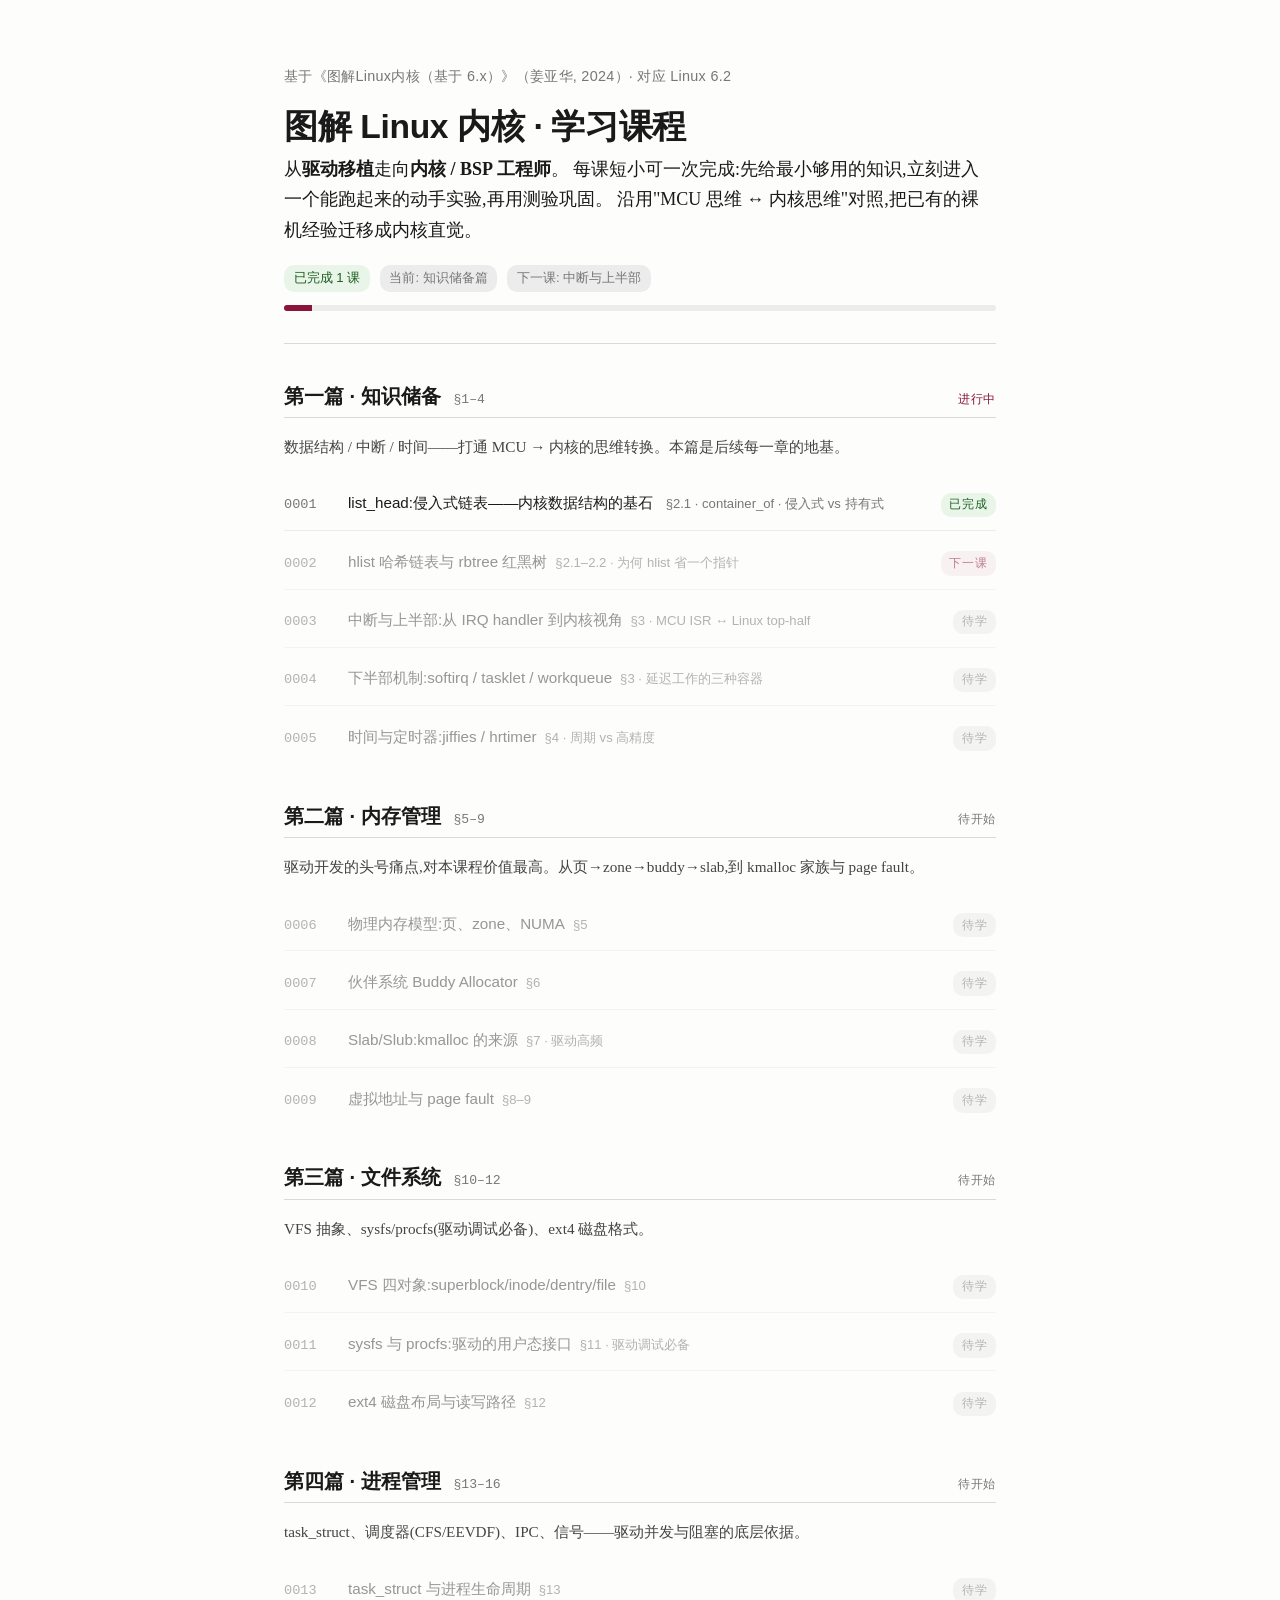
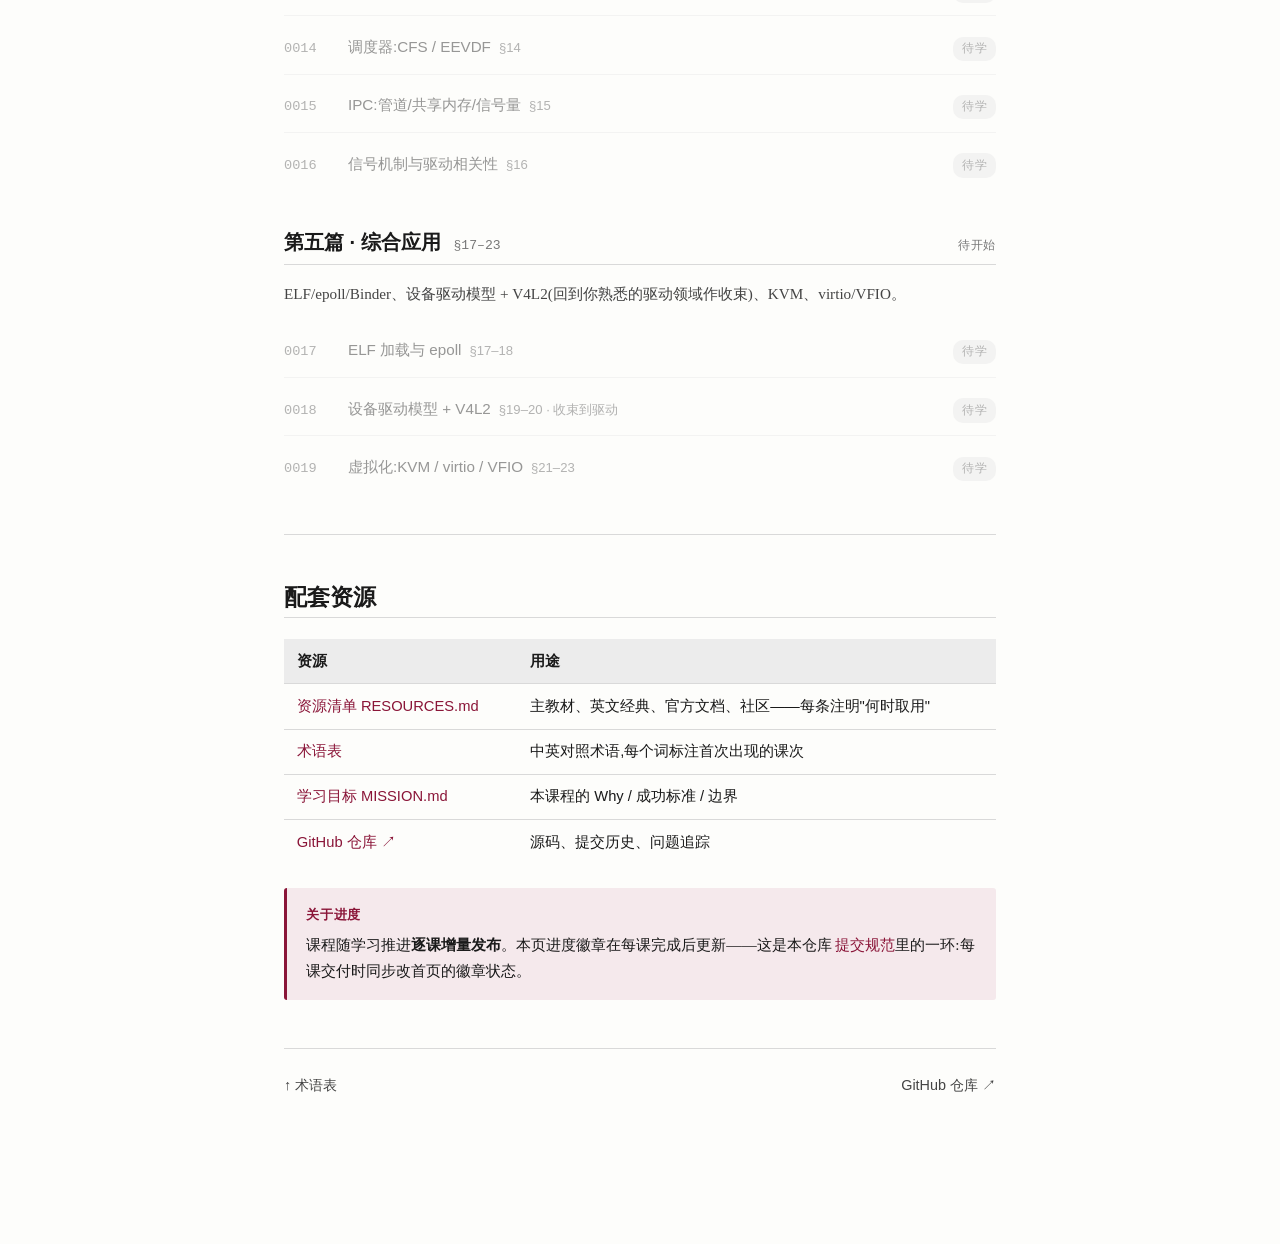
==== index.html @ 81317b57 "feat: 添加课程目录首页 index.html 复用 assets/style.css 的 Tufte 设计语言 (酒红点缀/衬线正文/760px 宽容器), 作为 Pages 根路径入口 (原先" ====
<!DOCTYPE html>
<html lang="zh-CN">
<head>
<meta charset="UTF-8">
<meta name="viewport" content="width=device-width, initial-scale=1.0">
<title>图解 Linux 内核课程 · 目录</title>
<link rel="stylesheet" href="assets/style.css">
<style>
  /* index 专属：作为课程目录首页的微调, 复用全部设计 token */
  .hero {
    border-bottom: 1px solid var(--rule);
    padding-bottom: 2rem;
    margin-bottom: 2.5rem;
  }
  .hero .tagline {
    font-family: var(--sans);
    font-size: .9rem;
    color: var(--ink-mute);
    letter-spacing: .02em;
  }
  /* 进度徽章: 直接复用 .lesson-meta .chip 的视觉语言 */
  .progress-row {
    font-family: var(--sans);
    font-size: .82rem;
    color: var(--ink-mute);
    margin: 1.2rem 0 0;
  }
  .progress-row .chip {
    display: inline-block;
    background: var(--rule-soft);
    padding: .15rem .6rem;
    border-radius: 10px;
    margin-right: .4rem;
  }
  .progress-row .chip.done {
    background: #eaf5ea;
    color: var(--ok);
  }
  .progress-bar {
    height: 6px;
    background: var(--rule-soft);
    border-radius: 3px;
    overflow: hidden;
    margin-top: .8rem;
  }
  .progress-bar > span {
    display: block;
    height: 100%;
    background: var(--accent);
    width: 4%;
  }

  /* 篇章区块 */
  section.part {
    margin: 2.5rem 0;
  }
  .part-head {
    display: flex;
    align-items: baseline;
    gap: .8rem;
    border-bottom: 1px solid var(--rule);
    padding-bottom: .4rem;
    margin-bottom: 1rem;
  }
  .part-head h2 {
    margin: 0;
    border: none;
    padding: 0;
    font-size: 1.25rem;
  }
  .part-head .part-range {
    font-family: var(--mono);
    font-size: .82rem;
    color: var(--ink-mute);
  }
  .part-head .part-status {
    margin-left: auto;
    font-family: var(--sans);
    font-size: .75rem;
    text-transform: uppercase;
    letter-spacing: .06em;
    color: var(--ink-mute);
  }
  .part-status.active { color: var(--accent); }
  .part-status.done { color: var(--ok); }

  /* 课程条目: 复用表格行的克制风格 */
  ul.lessons {
    list-style: none;
    padding: 0;
    margin: 0;
  }
  ul.lessons > li {
    display: grid;
    grid-template-columns: 3rem 1fr auto;
    gap: 1rem;
    align-items: baseline;
    padding: .8rem 0;
    border-bottom: 1px solid var(--rule-soft);
    font-family: var(--sans);
    font-size: .95rem;
  }
  ul.lessons > li:last-child { border-bottom: none; }
  ul.lessons .num {
    font-family: var(--mono);
    font-size: .85rem;
    color: var(--ink-mute);
  }
  ul.lessons .title a { color: var(--ink); border-bottom: none; }
  ul.lessons .title a:hover { color: var(--accent); border-bottom-color: var(--accent); }
  ul.lessons .title .topic {
    color: var(--ink-mute);
    font-size: .82rem;
    margin-left: .5rem;
  }
  ul.lessons .badge {
    font-size: .72rem;
    font-family: var(--sans);
    text-transform: uppercase;
    letter-spacing: .05em;
    padding: .15rem .55rem;
    border-radius: 10px;
    background: var(--rule-soft);
    color: var(--ink-mute);
  }
  ul.lessons .badge.done { background: #eaf5ea; color: var(--ok); }
  ul.lessons .badge.next { background: var(--accent-soft); color: var(--accent); }
  ul.lessons > li.todo {
    opacity: .55;
  }
  ul.lessons > li.todo .title { color: var(--ink-soft); }

  @media (max-width: 560px) {
    ul.lessons > li { grid-template-columns: 2.4rem 1fr; }
    ul.lessons .badge { grid-column: 2; justify-self: start; margin-top: .3rem; }
  }
</style>
</head>
<body>
<div class="wrap">

  <header class="hero">
    <p class="tagline">基于《图解Linux内核（基于 6.x）》（姜亚华, 2024）· 对应 Linux 6.2</p>
    <h1>图解 Linux 内核 · 学习课程</h1>
    <p>
      从<strong>驱动移植</strong>走向<strong>内核 / BSP 工程师</strong>。
      每课短小可一次完成:先给最小够用的知识,立刻进入一个能跑起来的动手实验,再用测验巩固。
      沿用"MCU 思维 ↔ 内核思维"对照,把已有的裸机经验迁移成内核直觉。
    </p>

    <div class="progress-row">
      <span class="chip done">已完成 1 课</span>
      <span class="chip">当前: 知识储备篇</span>
      <span class="chip">下一课: 中断与上半部</span>
      <div class="progress-bar"><span></span></div>
    </div>
  </header>


  <section class="part" id="part-1">
    <div class="part-head">
      <h2>第一篇 · 知识储备</h2>
      <span class="part-range">§1–4</span>
      <span class="part-status active">进行中</span>
    </div>
    <p style="color:var(--ink-soft);margin-top:0;font-size:.95rem;">
      数据结构 / 中断 / 时间——打通 MCU → 内核的思维转换。本篇是后续每一章的地基。
    </p>

    <ul class="lessons">
      <li>
        <span class="num">0001</span>
        <span class="title">
          <a href="lessons/0001-intrusive-list-head.html">list_head:侵入式链表——内核数据结构的基石</a>
          <span class="topic">§2.1 · container_of · 侵入式 vs 持有式</span>
        </span>
        <span class="badge done">已完成</span>
      </li>
      <li class="todo">
        <span class="num">0002</span>
        <span class="title">hlist 哈希链表与 rbtree 红黑树<span class="topic">§2.1–2.2 · 为何 hlist 省一个指针</span></span>
        <span class="badge next">下一课</span>
      </li>
      <li class="todo">
        <span class="num">0003</span>
        <span class="title">中断与上半部:从 IRQ handler 到内核视角<span class="topic">§3 · MCU ISR ↔ Linux top-half</span></span>
        <span class="badge">待学</span>
      </li>
      <li class="todo">
        <span class="num">0004</span>
        <span class="title">下半部机制:softirq / tasklet / workqueue<span class="topic">§3 · 延迟工作的三种容器</span></span>
        <span class="badge">待学</span>
      </li>
      <li class="todo">
        <span class="num">0005</span>
        <span class="title">时间与定时器:jiffies / hrtimer<span class="topic">§4 · 周期 vs 高精度</span></span>
        <span class="badge">待学</span>
      </li>
    </ul>
  </section>


  <section class="part" id="part-2">
    <div class="part-head">
      <h2>第二篇 · 内存管理</h2>
      <span class="part-range">§5–9</span>
      <span class="part-status">待开始</span>
    </div>
    <p style="color:var(--ink-soft);margin-top:0;font-size:.95rem;">
      驱动开发的头号痛点,对本课程价值最高。从页→zone→buddy→slab,到 kmalloc 家族与 page fault。
    </p>
    <ul class="lessons">
      <li class="todo">
        <span class="num">0006</span>
        <span class="title">物理内存模型:页、zone、NUMA<span class="topic">§5</span></span>
        <span class="badge">待学</span>
      </li>
      <li class="todo">
        <span class="num">0007</span>
        <span class="title">伙伴系统 Buddy Allocator<span class="topic">§6</span></span>
        <span class="badge">待学</span>
      </li>
      <li class="todo">
        <span class="num">0008</span>
        <span class="title">Slab/Slub:kmalloc 的来源<span class="topic">§7 · 驱动高频</span></span>
        <span class="badge">待学</span>
      </li>
      <li class="todo">
        <span class="num">0009</span>
        <span class="title">虚拟地址与 page fault<span class="topic">§8–9</span></span>
        <span class="badge">待学</span>
      </li>
    </ul>
  </section>


  <section class="part" id="part-3">
    <div class="part-head">
      <h2>第三篇 · 文件系统</h2>
      <span class="part-range">§10–12</span>
      <span class="part-status">待开始</span>
    </div>
    <p style="color:var(--ink-soft);margin-top:0;font-size:.95rem;">
      VFS 抽象、sysfs/procfs(驱动调试必备)、ext4 磁盘格式。
    </p>
    <ul class="lessons">
      <li class="todo">
        <span class="num">0010</span>
        <span class="title">VFS 四对象:superblock/inode/dentry/file<span class="topic">§10</span></span>
        <span class="badge">待学</span>
      </li>
      <li class="todo">
        <span class="num">0011</span>
        <span class="title">sysfs 与 procfs:驱动的用户态接口<span class="topic">§11 · 驱动调试必备</span></span>
        <span class="badge">待学</span>
      </li>
      <li class="todo">
        <span class="num">0012</span>
        <span class="title">ext4 磁盘布局与读写路径<span class="topic">§12</span></span>
        <span class="badge">待学</span>
      </li>
    </ul>
  </section>


  <section class="part" id="part-4">
    <div class="part-head">
      <h2>第四篇 · 进程管理</h2>
      <span class="part-range">§13–16</span>
      <span class="part-status">待开始</span>
    </div>
    <p style="color:var(--ink-soft);margin-top:0;font-size:.95rem;">
      task_struct、调度器(CFS/EEVDF)、IPC、信号——驱动并发与阻塞的底层依据。
    </p>
    <ul class="lessons">
      <li class="todo">
        <span class="num">0013</span>
        <span class="title">task_struct 与进程生命周期<span class="topic">§13</span></span>
        <span class="badge">待学</span>
      </li>
      <li class="todo">
        <span class="num">0014</span>
        <span class="title">调度器:CFS / EEVDF<span class="topic">§14</span></span>
        <span class="badge">待学</span>
      </li>
      <li class="todo">
        <span class="num">0015</span>
        <span class="title">IPC:管道/共享内存/信号量<span class="topic">§15</span></span>
        <span class="badge">待学</span>
      </li>
      <li class="todo">
        <span class="num">0016</span>
        <span class="title">信号机制与驱动相关性<span class="topic">§16</span></span>
        <span class="badge">待学</span>
      </li>
    </ul>
  </section>


  <section class="part" id="part-5">
    <div class="part-head">
      <h2>第五篇 · 综合应用</h2>
      <span class="part-range">§17–23</span>
      <span class="part-status">待开始</span>
    </div>
    <p style="color:var(--ink-soft);margin-top:0;font-size:.95rem;">
      ELF/epoll/Binder、设备驱动模型 + V4L2(回到你熟悉的驱动领域作收束)、KVM、virtio/VFIO。
    </p>
    <ul class="lessons">
      <li class="todo">
        <span class="num">0017</span>
        <span class="title">ELF 加载与 epoll<span class="topic">§17–18</span></span>
        <span class="badge">待学</span>
      </li>
      <li class="todo">
        <span class="num">0018</span>
        <span class="title">设备驱动模型 + V4L2<span class="topic">§19–20 · 收束到驱动</span></span>
        <span class="badge">待学</span>
      </li>
      <li class="todo">
        <span class="num">0019</span>
        <span class="title">虚拟化:KVM / virtio / VFIO<span class="topic">§21–23</span></span>
        <span class="badge">待学</span>
      </li>
    </ul>
  </section>


  <hr>

  <h2 id="refs">配套资源</h2>
  <table>
    <thead><tr><th>资源</th><th>用途</th></tr></thead>
    <tbody>
      <tr>
        <td><a href="RESOURCES.md">资源清单 RESOURCES.md</a></td>
        <td>主教材、英文经典、官方文档、社区——每条注明"何时取用"</td>
      </tr>
      <tr>
        <td><a href="reference/glossary.html">术语表</a></td>
        <td>中英对照术语,每个词标注首次出现的课次</td>
      </tr>
      <tr>
        <td><a href="MISSION.md">学习目标 MISSION.md</a></td>
        <td>本课程的 Why / 成功标准 / 边界</td>
      </tr>
      <tr>
        <td><a href="https://github.com/nit78/linux-kernel-learning" target="_blank" rel="noopener">GitHub 仓库 ↗</a></td>
        <td>源码、提交历史、问题追踪</td>
      </tr>
    </tbody>
  </table>

  <aside class="callout">
    <span class="callout-title">关于进度</span>
    课程随学习推进<strong>逐课增量发布</strong>。本页进度徽章在每课完成后更新——这是本仓库
    <a href="COMMIT_CONVENTION.md">提交规范</a>里的一环:每课交付时同步改首页的徽章状态。
  </aside>

  <p class="lesson-nav">
    <a href="reference/glossary.html">↑ 术语表</a>
    <a href="https://github.com/nit78/linux-kernel-learning" target="_blank" rel="noopener">GitHub 仓库 ↗</a>
  </p>

</div>
</body>
</html>
---- assets/style.css ----
/* =============================================================================
   图解 Linux 内核课程 · 共享样式表 (assets/style.css)
   Tufte 风格：宽留白、衬线正文、等宽代码、可打印。
   所有 lesson / reference 文件 <link> 本文件即可。
   组件类前缀约定：
     .wrap        页面容器（约束宽度、居中）
     .callout     侧栏/重点提示框
     .mcu-vs-kernel  "MCU 思维 ↔ 内核思维"对照表
     .quiz-*      测验组件 (配合 assets/quiz.js)
     .step        编号步骤
   ========================================================================== */

:root {
  --ink:        #1a1a1a;
  --ink-soft:   #444;
  --ink-mute:   #777;
  --rule:       #d9d9d9;
  --rule-soft:  #ececec;
  --paper:      #fdfdfb;
  --accent:     #8a1538;   /* 深酒红：标题/链接点缀，印刷友好 */
  --accent-soft:#f5e9ec;
  --code-bg:    #f6f6f3;
  --code-ink:   #1a1a1a;
  --comment:    #6a737d;
  --kw:         #8a1538;
  --str:        #1b5e20;
  --type:       #0b5394;
  --ok:         #1b5e20;
  --err:        #b00020;
  --maxw:       760px;     /* 正文宽度，Tufte 派的可读宽度 */
  --serif:      "Songti SC","Source Han Serif SC","Noto Serif CJK SC","Source Han Serif",Georgia,"Times New Roman",serif;
  --sans:       -apple-system,BlinkMacSystemFont,"Segoe UI","PingFang SC","Microsoft YaHei","Noto Sans CJK SC",sans-serif;
  --mono:       "JetBrains Mono","Fira Code","SF Mono",Consolas,"Liberation Mono",Menlo,monospace;
}

/* ---------- reset / base ---------- */
*,*::before,*::after { box-sizing: border-box; }
html { -webkit-text-size-adjust: 100%; }
body {
  margin: 0;
  font-family: var(--serif);
  font-size: 18px;
  line-height: 1.7;
  color: var(--ink);
  background: var(--paper);
  text-rendering: optimizeLegibility;
  -webkit-font-smoothing: antialiased;
}

/* ---------- layout ---------- */
.wrap {
  max-width: var(--maxw);
  margin: 0 auto;
  padding: 4rem 1.5rem 8rem;
}

/* ---------- typography ---------- */
h1,h2,h3,h4 { font-family: var(--sans); font-weight: 600; line-height: 1.25; color: var(--ink); }
h1 {
  font-size: 2.1rem;
  margin: 0 0 .35rem;
  letter-spacing: -.01em;
}
h2 {
  font-size: 1.45rem;
  margin: 3rem 0 1rem;
  padding-bottom: .35rem;
  border-bottom: 1px solid var(--rule);
}
h3 {
  font-size: 1.15rem;
  margin: 2rem 0 .6rem;
  color: var(--accent);
}
h4 { font-size: 1rem; margin: 1.4rem 0 .4rem; }

p { margin: 0 0 1.1rem; }
p + p { text-indent: 0; }

a { color: var(--accent); text-decoration: none; border-bottom: 1px solid transparent; transition: border-color .15s; }
a:hover { border-bottom-color: var(--accent); }

strong { font-weight: 600; }
em { font-style: italic; }

small { font-size: .85rem; color: var(--ink-mute); }

/* ---------- code ---------- */
code, pre, kbd, samp { font-family: var(--mono); font-size: .9em; }
code {
  background: var(--code-bg);
  color: var(--code-ink);
  padding: .12em .4em;
  border-radius: 3px;
  border: 1px solid var(--rule-soft);
  word-break: break-word;
}
pre {
  background: var(--code-bg);
  border: 1px solid var(--rule-soft);
  border-left: 3px solid var(--accent);
  border-radius: 4px;
  padding: 1rem 1.1rem;
  overflow-x: auto;
  line-height: 1.55;
  font-size: .85rem;
  margin: 1.2rem 0;
}
pre code {
  background: none;
  border: none;
  padding: 0;
  color: var(--code-ink);
}
/* 极轻量的 C 内核代码高亮（靠 span.kw/.str/.com/.type，非必需） */
code .kw, .kw  { color: var(--kw); font-weight: 600; }
code .str,.str { color: var(--str); }
code .com,.com { color: var(--comment); font-style: italic; }
code .type,.type{ color: var(--type); }

/* ---------- 列表 ---------- */
ul,ol { padding-left: 1.4rem; margin: 0 0 1.1rem; }
li { margin: .3rem 0; }
li > p { margin: .2rem 0; }

/* ---------- 引用 ---------- */
blockquote {
  margin: 1.3rem 0;
  padding: .2rem 1.2rem;
  border-left: 3px solid var(--accent);
  color: var(--ink-soft);
  font-style: italic;
}

/* ---------- 表格 ---------- */
table {
  border-collapse: collapse;
  width: 100%;
  margin: 1.3rem 0;
  font-size: .92rem;
  font-family: var(--sans);
}
th,td {
  text-align: left;
  padding: .6rem .8rem;
  border-bottom: 1px solid var(--rule);
  vertical-align: top;
}
th { font-weight: 600; color: var(--ink); background: var(--rule-soft); }
tr:last-child td { border-bottom: none; }

/* ---------- 水平线 ---------- */
hr {
  border: none;
  border-top: 1px solid var(--rule);
  margin: 2.5rem 0;
}

/* =============================================================================
   组件：Callout / 重点提示框
   <aside class="callout"> 或 <aside class="callout warn">
   ========================================================================== */
.callout {
  margin: 1.5rem 0;
  padding: 1rem 1.2rem;
  background: var(--accent-soft);
  border-left: 3px solid var(--accent);
  border-radius: 3px;
  font-size: .95rem;
}
.callout p:first-child { margin-top: 0; }
.callout p:last-child { margin-bottom: 0; }
.callout.warn { background: #fff4e5; border-left-color: #b36b00; }
.callout.tip  { background: #eaf5ea; border-left-color: var(--ok); }
.callout > .callout-title {
  display: block;
  font-family: var(--sans);
  font-weight: 600;
  font-size: .8rem;
  text-transform: uppercase;
  letter-spacing: .06em;
  color: var(--accent);
  margin-bottom: .4rem;
}
.callout.warn > .callout-title { color: #b36b00; }
.callout.tip  > .callout-title { color: var(--ok); }

/* =============================================================================
   组件：MCU 思维 ↔ 内核思维 对照
   <div class="mcu-vs-kernel">
     <div class="col"><h4>MCU / 裸机</h4>...</div>
     <div class="col"><h4>Linux 内核</h4>...</div>
   </div>
   ========================================================================== */
.mcu-vs-kernel {
  display: grid;
  grid-template-columns: 1fr 1fr;
  gap: 1rem;
  margin: 1.5rem 0;
}
.mcu-vs-kernel .col {
  border: 1px solid var(--rule);
  border-radius: 4px;
  padding: .9rem 1rem;
  background: #fff;
  font-size: .93rem;
}
.mcu-vs-kernel .col h4 {
  margin: 0 0 .5rem;
  font-size: .8rem;
  text-transform: uppercase;
  letter-spacing: .05em;
  color: var(--ink-mute);
}
.mcu-vs-kernel .col:nth-child(1) h4 { color: #0b5394; }
.mcu-vs-kernel .col:nth-child(2) h4 { color: var(--accent); }
.mcu-vs-kernel .col p:last-child { margin-bottom: 0; }
@media (max-width: 600px) {
  .mcu-vs-kernel { grid-template-columns: 1fr; }
}

/* =============================================================================
   组件：编号步骤
   <ol class="steps"><li>...</li></ol>
   ========================================================================== */
ol.steps { list-style: none; padding-left: 0; counter-reset: step; }
ol.steps > li {
  position: relative;
  padding-left: 2.6rem;
  margin: .9rem 0;
}
ol.steps > li::before {
  counter-increment: step;
  content: counter(step);
  position: absolute;
  left: 0; top: .1rem;
  width: 1.9rem; height: 1.9rem;
  background: var(--accent);
  color: #fff;
  font-family: var(--sans);
  font-size: .85rem;
  font-weight: 600;
  border-radius: 50%;
  display: flex;
  align-items: center;
  justify-content: center;
}

/* =============================================================================
   组件：课程页眉 / 页脚
   ========================================================================== */
.lesson-meta {
  font-family: var(--sans);
  font-size: .82rem;
  color: var(--ink-mute);
  margin-bottom: 2.5rem;
  padding-bottom: .8rem;
  border-bottom: 1px solid var(--rule);
}
.lesson-meta .chip {
  display: inline-block;
  background: var(--rule-soft);
  padding: .15rem .6rem;
  border-radius: 10px;
  margin-right: .4rem;
}
.lesson-nav {
  margin-top: 3rem;
  padding-top: 1.5rem;
  border-top: 1px solid var(--rule);
  font-family: var(--sans);
  font-size: .9rem;
  display: flex;
  justify-content: space-between;
  flex-wrap: wrap;
  gap: 1rem;
}
.lesson-nav a { color: var(--ink-soft); }

/* =============================================================================
   组件：Quiz（配合 assets/quiz.js）
   <div class="quiz" data-correct="b" data-explain="...">
     <p class="quiz-q">问题</p>
     <label class="quiz-opt"><input type="radio" name="qN" value="a">...</label>
     ...
     <button class="quiz-check">提交</button>
   </div>
   ========================================================================== */
.quiz {
  margin: 1.8rem 0;
  padding: 1.3rem 1.4rem;
  border: 1px solid var(--rule);
  border-radius: 6px;
  background: #fff;
}
.quiz-q {
  font-family: var(--sans);
  font-weight: 600;
  font-size: 1rem;
  margin: 0 0 1rem;
  color: var(--ink);
}
.quiz-opt {
  display: block;
  padding: .55rem .8rem;
  margin: .35rem 0;
  border: 1px solid var(--rule-soft);
  border-radius: 4px;
  cursor: pointer;
  transition: background .12s, border-color .12s;
  font-family: var(--mono);
  font-size: .92rem;
}
.quiz-opt:hover { background: var(--rule-soft); }
.quiz-opt input { margin-right: .6rem; transform: translateY(1px); }
.quiz-opt.selected { background: var(--accent-soft); border-color: var(--accent); }
.quiz-opt.correct {
  background: #eaf5ea; border-color: var(--ok);
}
.quiz-opt.wrong {
  background: #fdeaec; border-color: var(--err);
  text-decoration: line-through;
  text-decoration-color: var(--err);
}
.quiz-opt.locked { cursor: default; }
.quiz-check {
  margin-top: .9rem;
  font-family: var(--sans);
  font-size: .9rem;
  padding: .5rem 1.2rem;
  background: var(--ink);
  color: #fff;
  border: none;
  border-radius: 4px;
  cursor: pointer;
  transition: opacity .15s;
}
.quiz-check:hover { opacity: .85; }
.quiz-check:disabled { opacity: .4; cursor: default; }
.quiz-feedback {
  margin-top: 1rem;
  padding: .9rem 1rem;
  border-radius: 4px;
  font-size: .92rem;
  display: none;
}
.quiz-feedback.show { display: block; }
.quiz-feedback.ok {
  background: #eaf5ea;
  border-left: 3px solid var(--ok);
}
.quiz-feedback.no {
  background: #fdeaec;
  border-left: 3px solid var(--err);
}
.quiz-feedback b { font-family: var(--sans); }

/* =============================================================================
   打印样式：去掉背景、保留高对比、避免断行
   ========================================================================== */
@media print {
  body { background: #fff; font-size: 11pt; color: #000; }
  .wrap { max-width: 100%; padding: 1.5rem 0; }
  a { color: #000; border-bottom: none; }
  pre, code { background: #fff !important; border-color: #ccc !important; }
  .callout, .quiz, .mcu-vs-kernel .col { background: #fff; border: 1px solid #999; }
  .quiz-check, .lesson-nav { display: none; }
  h2,h3 { page-break-after: avoid; }
  pre, table, .callout, .mcu-vs-kernel { page-break-inside: avoid; }
}
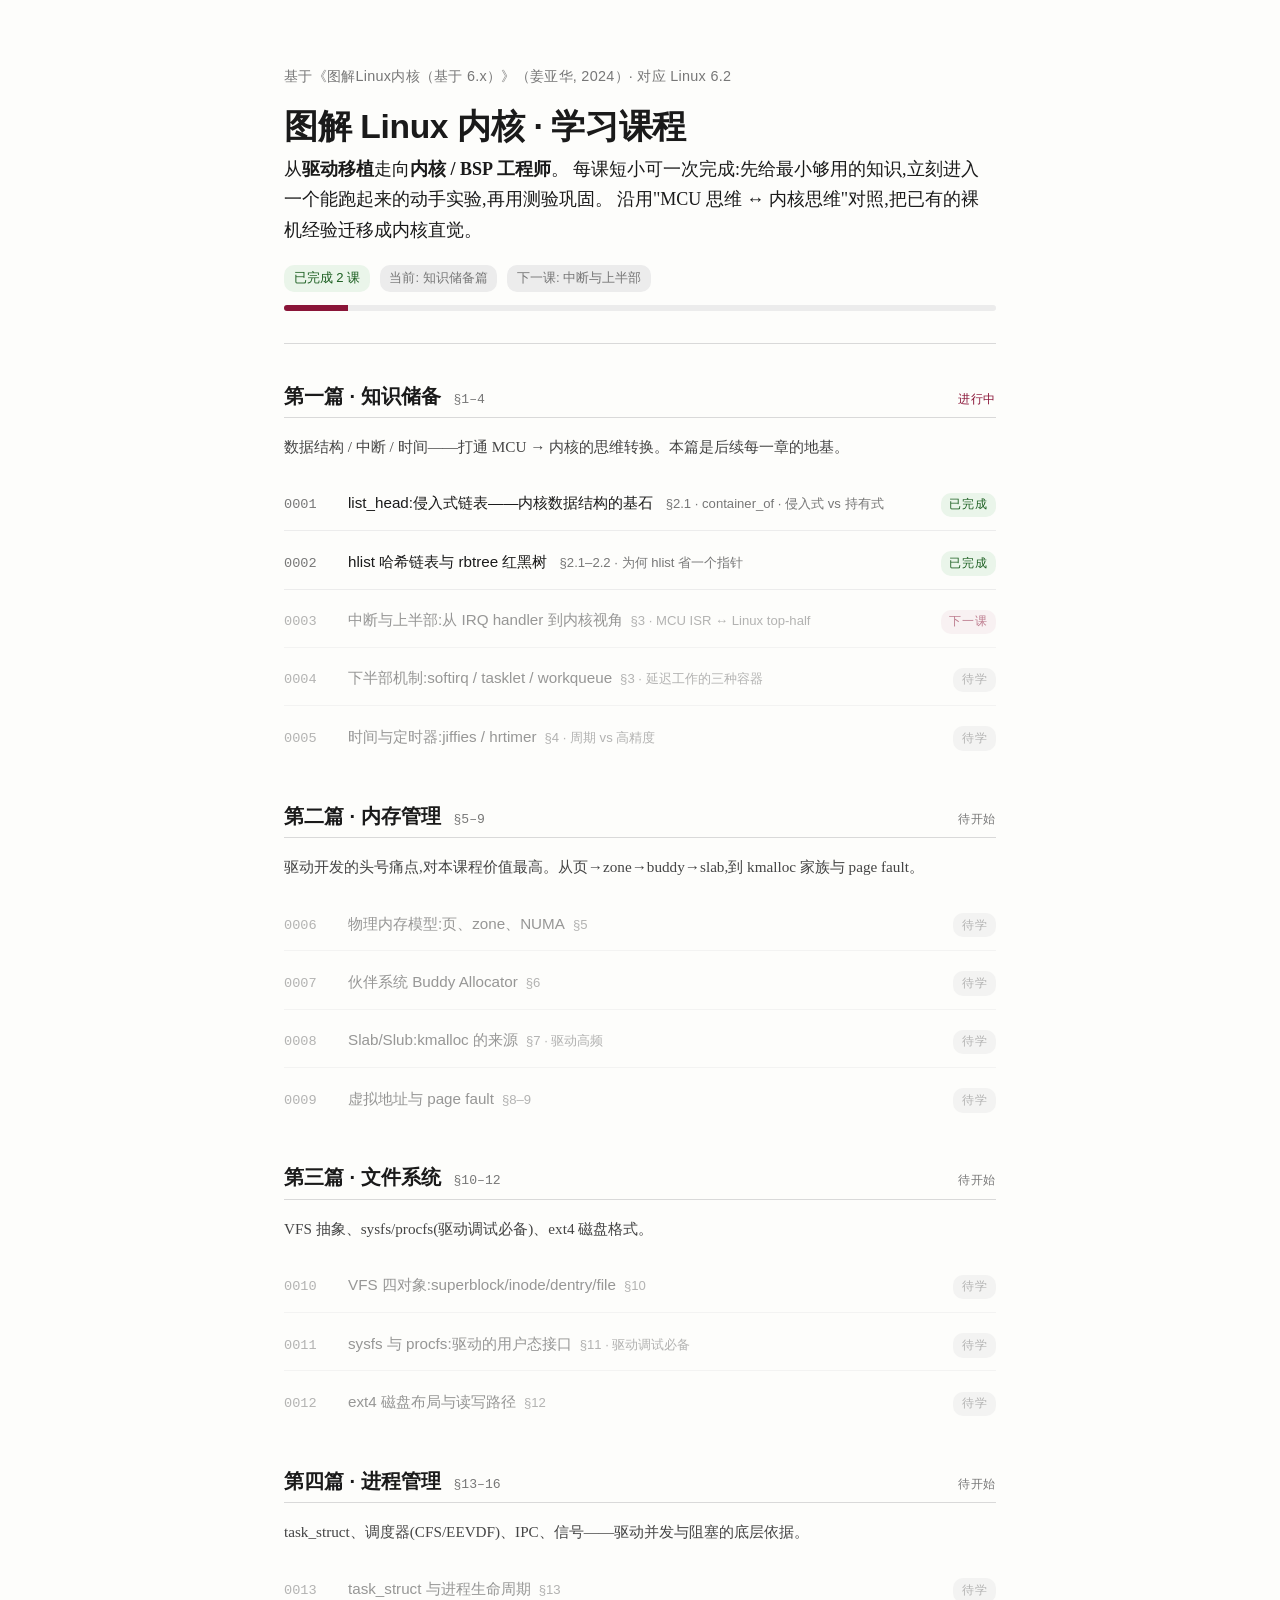
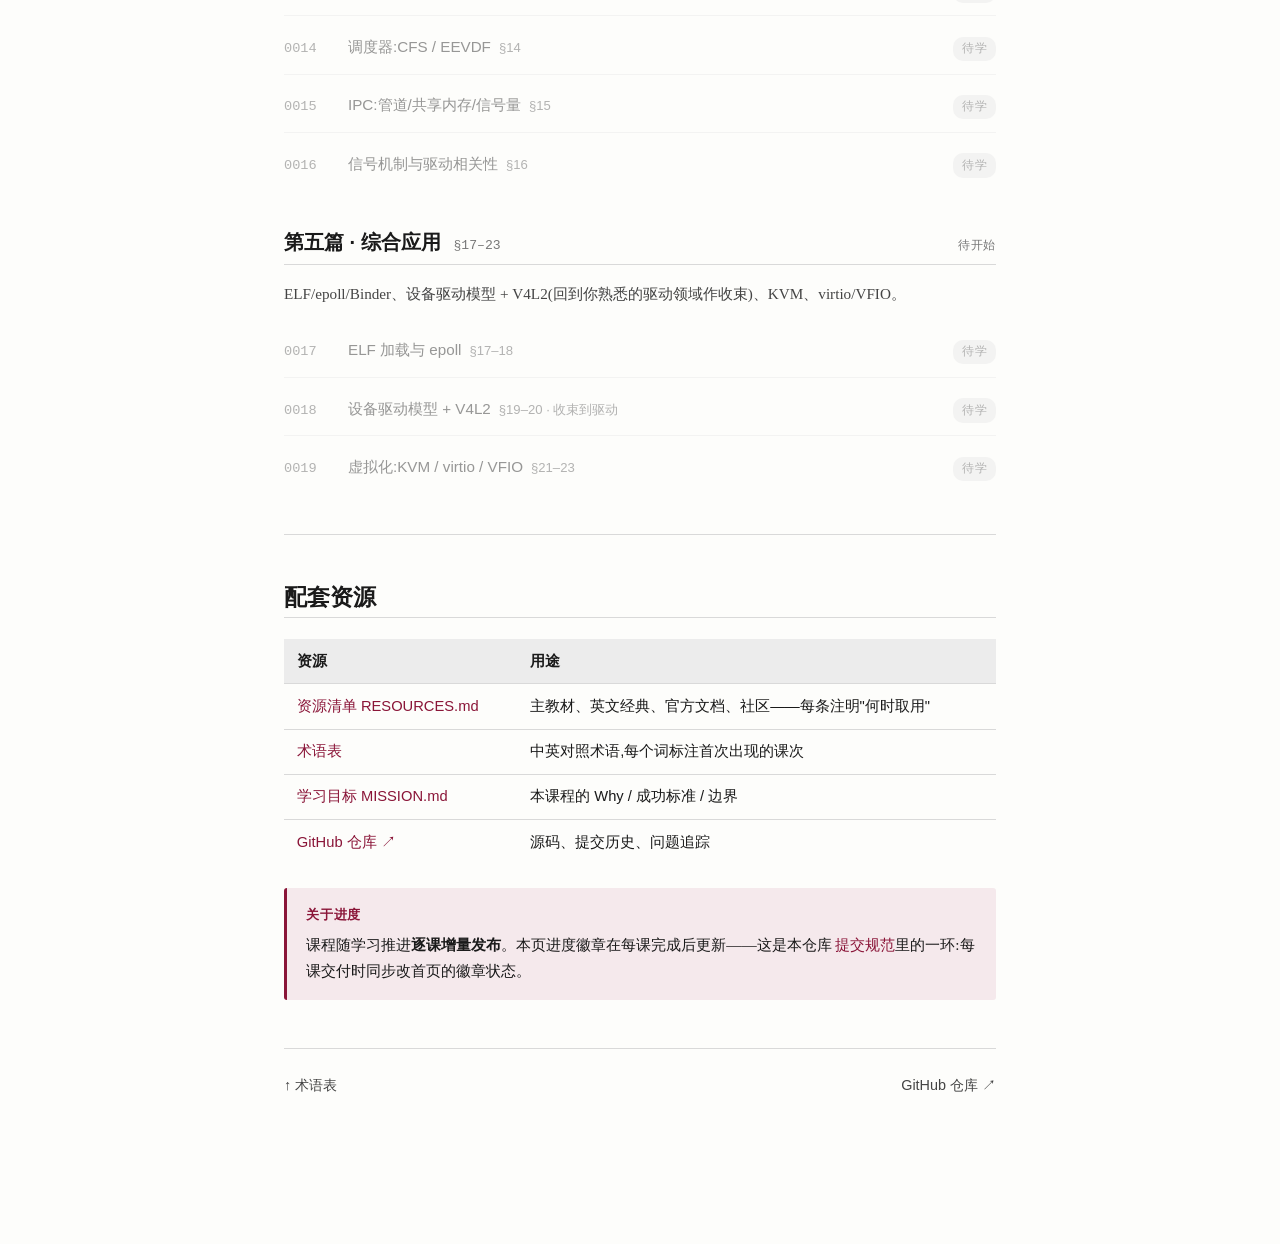
==== commit 15aa017a: "docs: 首页标记第2课完成, 更新进度 - 第2课条目: todo -> 已完成, 标题改为可点击链接 - '下一课'徽章从第2课移到第3课 (中断与上半部) - 进度 chip: 已完成 1 课" ====
--- a/index.html
+++ b/index.html
@@ -149,10 +149,10 @@
     </p>
 
     <div class="progress-row">
-      <span class="chip done">已完成 1 课</span>
+      <span class="chip done">已完成 2 课</span>
       <span class="chip">当前: 知识储备篇</span>
       <span class="chip">下一课: 中断与上半部</span>
-      <div class="progress-bar"><span></span></div>
+      <div class="progress-bar"><span style="width:9%"></span></div>
     </div>
   </header>
 
@@ -176,15 +176,18 @@
         </span>
         <span class="badge done">已完成</span>
       </li>
-      <li class="todo">
+      <li>
         <span class="num">0002</span>
-        <span class="title">hlist 哈希链表与 rbtree 红黑树<span class="topic">§2.1–2.2 · 为何 hlist 省一个指针</span></span>
-        <span class="badge next">下一课</span>
+        <span class="title">
+          <a href="lessons/0002-hlist-hash-list.html">hlist 哈希链表与 rbtree 红黑树</a>
+          <span class="topic">§2.1–2.2 · 为何 hlist 省一个指针</span>
+        </span>
+        <span class="badge done">已完成</span>
       </li>
       <li class="todo">
         <span class="num">0003</span>
         <span class="title">中断与上半部:从 IRQ handler 到内核视角<span class="topic">§3 · MCU ISR ↔ Linux top-half</span></span>
-        <span class="badge">待学</span>
+        <span class="badge next">下一课</span>
       </li>
       <li class="todo">
         <span class="num">0004</span>
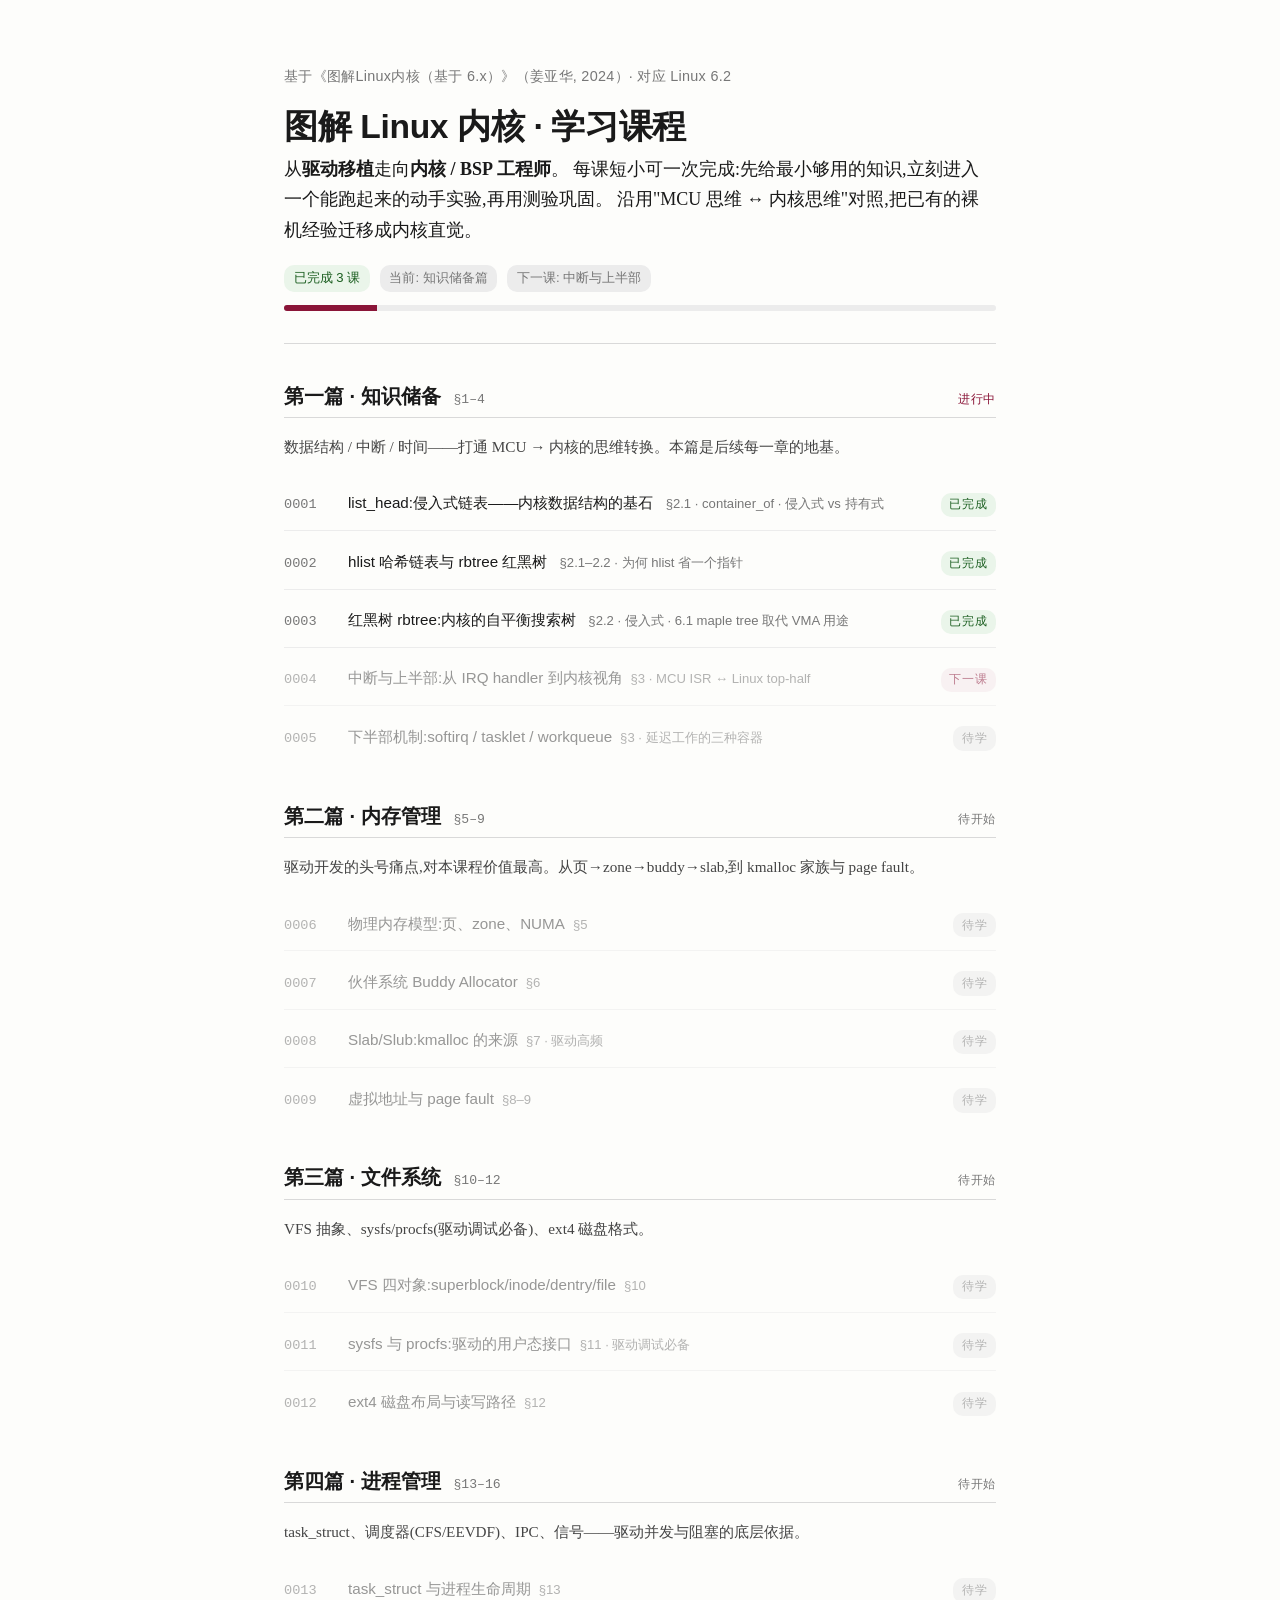
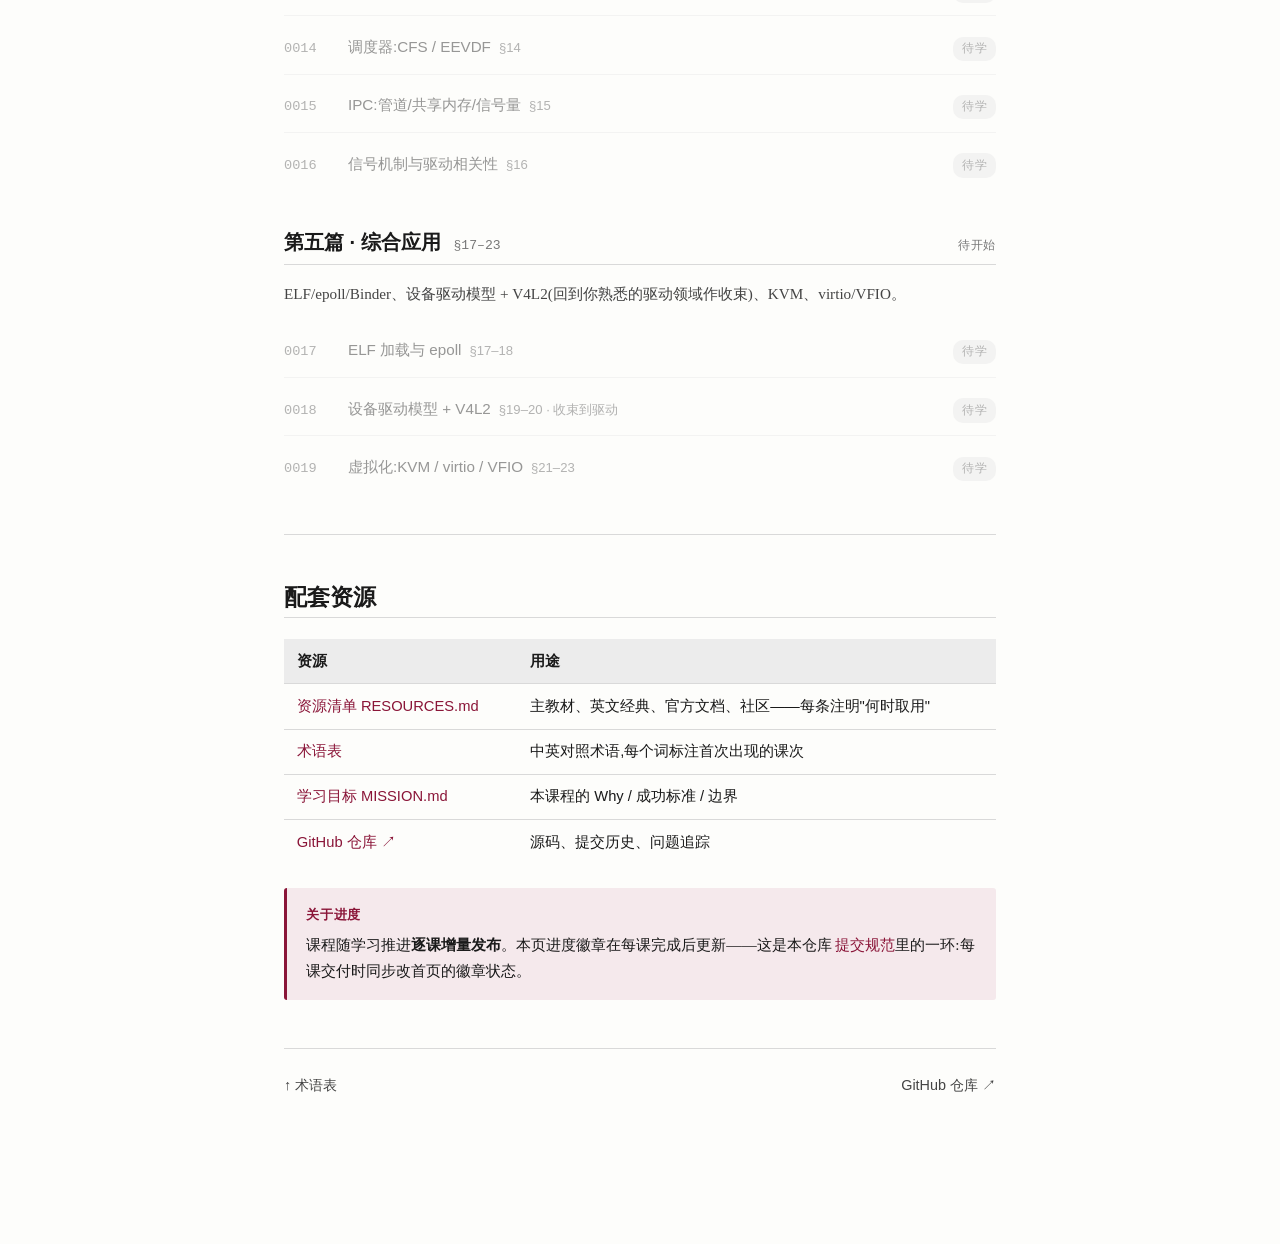
==== commit fbf9b2a2: "docs: 首页标记第3课完成, 更新进度 - 第3课条目: 中断(预告) -> 实际的 rbtree(已完成, 可点击链接)   (hlist/rbtree 内容在备课中拆为两课, 中断课顺延为第4" ====
--- a/index.html
+++ b/index.html
@@ -149,10 +149,10 @@
     </p>
 
     <div class="progress-row">
-      <span class="chip done">已完成 2 课</span>
+      <span class="chip done">已完成 3 课</span>
       <span class="chip">当前: 知识储备篇</span>
       <span class="chip">下一课: 中断与上半部</span>
-      <div class="progress-bar"><span style="width:9%"></span></div>
+      <div class="progress-bar"><span style="width:13%"></span></div>
     </div>
   </header>
 
@@ -184,19 +184,22 @@
         </span>
         <span class="badge done">已完成</span>
       </li>
-      <li class="todo">
+      <li>
         <span class="num">0003</span>
+        <span class="title">
+          <a href="lessons/0003-rbtree.html">红黑树 rbtree:内核的自平衡搜索树</a>
+          <span class="topic">§2.2 · 侵入式 · 6.1 maple tree 取代 VMA 用途</span>
+        </span>
+        <span class="badge done">已完成</span>
+      </li>
+      <li class="todo">
+        <span class="num">0004</span>
         <span class="title">中断与上半部:从 IRQ handler 到内核视角<span class="topic">§3 · MCU ISR ↔ Linux top-half</span></span>
         <span class="badge next">下一课</span>
       </li>
       <li class="todo">
-        <span class="num">0004</span>
+        <span class="num">0005</span>
         <span class="title">下半部机制:softirq / tasklet / workqueue<span class="topic">§3 · 延迟工作的三种容器</span></span>
-        <span class="badge">待学</span>
-      </li>
-      <li class="todo">
-        <span class="num">0005</span>
-        <span class="title">时间与定时器:jiffies / hrtimer<span class="topic">§4 · 周期 vs 高精度</span></span>
         <span class="badge">待学</span>
       </li>
     </ul>
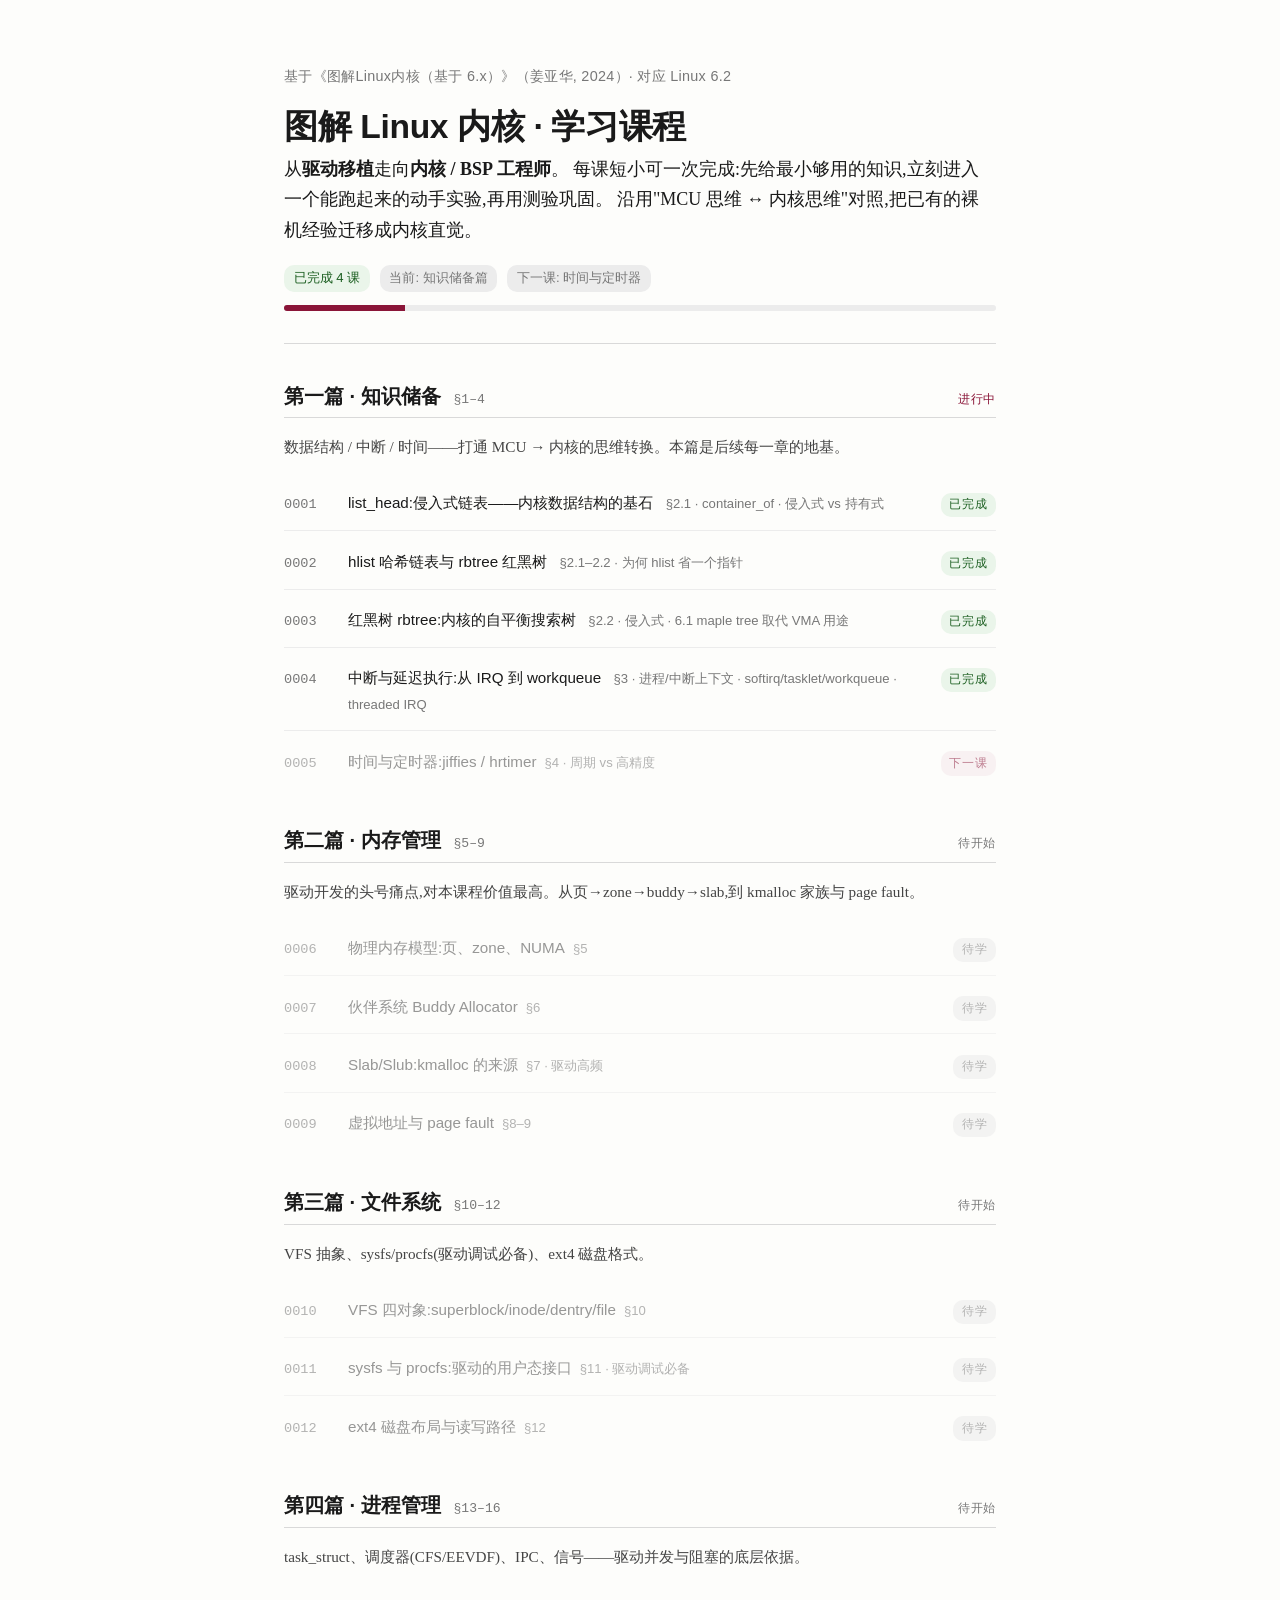
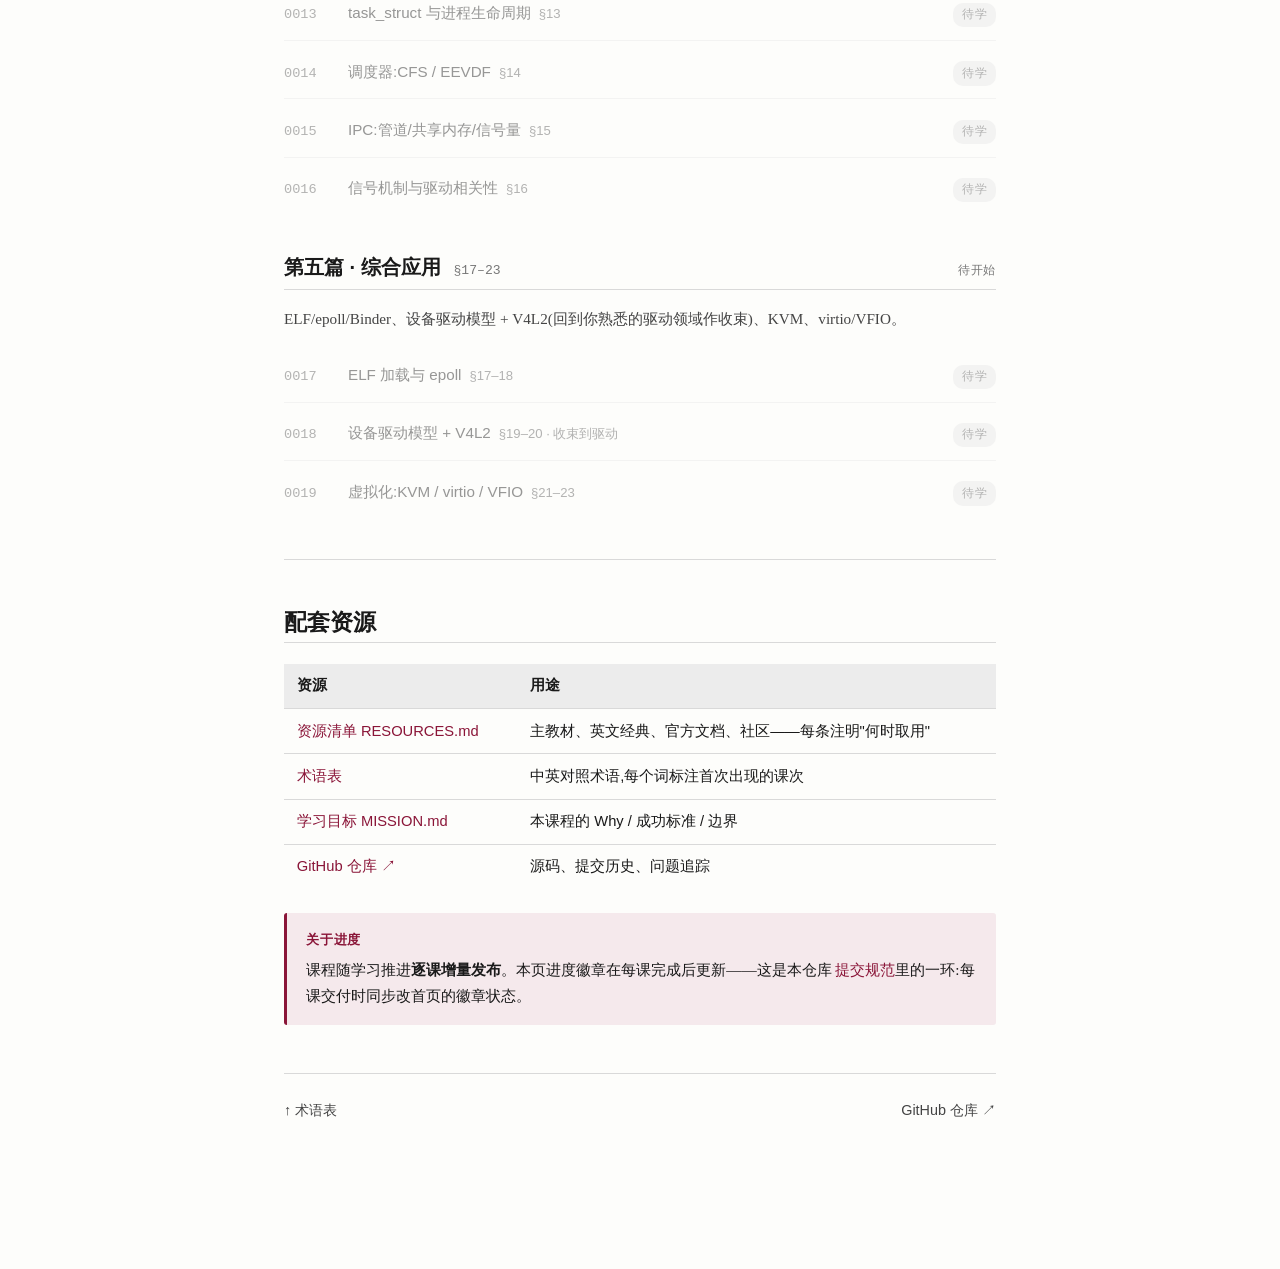
==== commit 709ed20e: "docs: 首页标记第4课完成, 更新进度 - 第4课条目: 中断与上半部(预告) -> 实际的'中断与延迟执行'(已完成, 可点击)   (原规划的中断+下半部两课合并为第4课, 涵盖 softir" ====
--- a/index.html
+++ b/index.html
@@ -149,10 +149,10 @@
     </p>
 
     <div class="progress-row">
-      <span class="chip done">已完成 3 课</span>
+      <span class="chip done">已完成 4 课</span>
       <span class="chip">当前: 知识储备篇</span>
-      <span class="chip">下一课: 中断与上半部</span>
-      <div class="progress-bar"><span style="width:13%"></span></div>
+      <span class="chip">下一课: 时间与定时器</span>
+      <div class="progress-bar"><span style="width:17%"></span></div>
     </div>
   </header>
 
@@ -192,15 +192,18 @@
         </span>
         <span class="badge done">已完成</span>
       </li>
-      <li class="todo">
+      <li>
         <span class="num">0004</span>
-        <span class="title">中断与上半部:从 IRQ handler 到内核视角<span class="topic">§3 · MCU ISR ↔ Linux top-half</span></span>
+        <span class="title">
+          <a href="lessons/0004-interrupts.html">中断与延迟执行:从 IRQ 到 workqueue</a>
+          <span class="topic">§3 · 进程/中断上下文 · softirq/tasklet/workqueue · threaded IRQ</span>
+        </span>
+        <span class="badge done">已完成</span>
+      </li>
+      <li class="todo">
+        <span class="num">0005</span>
+        <span class="title">时间与定时器:jiffies / hrtimer<span class="topic">§4 · 周期 vs 高精度</span></span>
         <span class="badge next">下一课</span>
-      </li>
-      <li class="todo">
-        <span class="num">0005</span>
-        <span class="title">下半部机制:softirq / tasklet / workqueue<span class="topic">§3 · 延迟工作的三种容器</span></span>
-        <span class="badge">待学</span>
       </li>
     </ul>
   </section>
--- a/assets/style.css
+++ b/assets/style.css
@@ -365,6 +365,263 @@
   pre, code { background: #fff !important; border-color: #ccc !important; }
   .callout, .quiz, .mcu-vs-kernel .col { background: #fff; border: 1px solid #999; }
   .quiz-check, .lesson-nav { display: none; }
+  /* 笔记是交互组件，打印时一并隐藏 */
+  .notes-fab, .notes-drawer, .notes-backdrop { display: none !important; }
   h2,h3 { page-break-after: avoid; }
   pre, table, .callout, .mcu-vs-kernel { page-break-inside: avoid; }
 }
+
+/* =============================================================================
+   组件：笔记侧栏（配合 assets/notes.js）
+   - 右下角悬浮按钮 .notes-fab 开关抽屉
+   - 选中正文文字时弹出 .notes-pop "添加笔记" 提示
+   - 抽屉 .notes-drawer 列出本课笔记，支持 增/删/编辑/导出 JSON/导入/复制 Markdown
+   - 笔记按课存储于 localStorage，key 形如 lkl-notes:<filename>
+   ========================================================================== */
+
+/* —— 悬浮按钮（固定右下） —— */
+.notes-fab {
+  position: fixed;
+  right: 1.5rem;
+  bottom: 1.5rem;
+  z-index: 1000;
+  width: 3.2rem;
+  height: 3.2rem;
+  border-radius: 50%;
+  background: var(--accent);
+  color: #fff;
+  border: none;
+  cursor: pointer;
+  box-shadow: 0 4px 14px rgba(0,0,0,.22);
+  font-family: var(--sans);
+  font-size: .72rem;
+  font-weight: 600;
+  display: flex;
+  flex-direction: column;
+  align-items: center;
+  justify-content: center;
+  gap: 1px;
+  line-height: 1.1;
+  transition: transform .15s, box-shadow .15s;
+}
+.notes-fab:hover { transform: translateY(-2px); box-shadow: 0 6px 18px rgba(0,0,0,.28); }
+.notes-fab .fab-icon { font-size: 1.1rem; line-height: 1; }
+.notes-fab .fab-count {
+  position: absolute;
+  top: -4px; right: -4px;
+  min-width: 1.25rem; height: 1.25rem;
+  padding: 0 .3rem;
+  background: var(--ink);
+  color: #fff;
+  border-radius: 10px;
+  font-size: .68rem;
+  display: flex;
+  align-items: center;
+  justify-content: center;
+}
+.notes-fab .fab-count:empty { display: none; }
+
+/* —— 选中文字时弹出的小提示 —— */
+.notes-pop {
+  position: absolute;
+  z-index: 1100;
+  background: var(--ink);
+  color: #fff;
+  font-family: var(--sans);
+  font-size: .82rem;
+  padding: .5rem .9rem;
+  border-radius: 18px;
+  cursor: pointer;
+  box-shadow: 0 4px 12px rgba(0,0,0,.25);
+  white-space: nowrap;
+  animation: notes-pop-in .12s ease-out;
+}
+@keyframes notes-pop-in {
+  from { opacity: 0; transform: translateY(4px); }
+  to   { opacity: 1; transform: translateY(0); }
+}
+
+/* —— 半透明遮罩 —— */
+.notes-backdrop {
+  position: fixed; inset: 0;
+  background: rgba(0,0,0,.25);
+  z-index: 1150;
+  display: none;
+}
+.notes-backdrop.show { display: block; }
+
+/* —— 右侧抽屉 —— */
+.notes-drawer {
+  position: fixed;
+  top: 0; right: 0;
+  height: 100vh;
+  width: min(440px, 92vw);
+  background: var(--paper);
+  z-index: 1200;
+  box-shadow: -8px 0 30px rgba(0,0,0,.18);
+  transform: translateX(100%);
+  transition: transform .22s ease;
+  display: flex;
+  flex-direction: column;
+  font-family: var(--sans);
+}
+.notes-drawer.open { transform: translateX(0); }
+
+.notes-header {
+  padding: 1.1rem 1.3rem .9rem;
+  border-bottom: 1px solid var(--rule);
+  display: flex;
+  align-items: center;
+  justify-content: space-between;
+  background: var(--ink);
+  color: #fff;
+  flex-shrink: 0;
+}
+.notes-header h3 {
+  margin: 0;
+  font-size: 1.05rem;
+  color: #fff;
+  border: none;
+}
+.notes-header .notes-sub {
+  display: block;
+  font-size: .74rem;
+  font-weight: 400;
+  color: rgba(255,255,255,.65);
+  margin-top: 2px;
+}
+.notes-close {
+  background: transparent;
+  border: none;
+  color: #fff;
+  font-size: 1.4rem;
+  cursor: pointer;
+  line-height: 1;
+  padding: 0 .2rem;
+  opacity: .8;
+}
+.notes-close:hover { opacity: 1; }
+
+/* —— 笔记列表区（可滚动） —— */
+.notes-list {
+  flex: 1;
+  overflow-y: auto;
+  padding: 1rem 1.3rem;
+}
+.notes-empty {
+  text-align: center;
+  color: var(--ink-mute);
+  font-size: .9rem;
+  padding: 3rem 1rem;
+  line-height: 1.7;
+}
+.notes-empty .big { font-size: 2rem; display: block; margin-bottom: .5rem; opacity: .4; }
+
+/* 单条笔记 */
+.note-card {
+  background: #fff;
+  border: 1px solid var(--rule);
+  border-left: 3px solid var(--accent);
+  border-radius: 4px;
+  padding: .8rem .9rem;
+  margin-bottom: .8rem;
+  font-size: .9rem;
+}
+.note-quote {
+  font-family: var(--serif);
+  font-size: .85rem;
+  color: var(--ink-soft);
+  background: var(--rule-soft);
+  border-radius: 3px;
+  padding: .4rem .6rem;
+  margin-bottom: .5rem;
+  border-left: 2px solid var(--ink-mute);
+  line-height: 1.5;
+}
+.note-quote::before { content: "“"; opacity: .5; }
+.note-quote::after  { content: "”"; opacity: .5; }
+.note-body {
+  font-family: var(--serif);
+  font-size: .92rem;
+  line-height: 1.6;
+  color: var(--ink);
+  white-space: pre-wrap;       /* 保留换行 */
+  word-break: break-word;
+}
+.note-body:empty::before {
+  content: "（点编辑写下你的笔记）";
+  color: var(--ink-mute);
+  font-style: italic;
+}
+.note-meta {
+  display: flex;
+  justify-content: space-between;
+  align-items: center;
+  margin-top: .6rem;
+  padding-top: .5rem;
+  border-top: 1px dashed var(--rule);
+  font-size: .72rem;
+  color: var(--ink-mute);
+}
+.note-meta .note-actions { display: flex; gap: .3rem; }
+.note-actions button {
+  background: transparent;
+  border: 1px solid var(--rule);
+  color: var(--ink-soft);
+  font-family: var(--sans);
+  font-size: .72rem;
+  padding: .2rem .55rem;
+  border-radius: 3px;
+  cursor: pointer;
+  transition: background .12s, color .12s;
+}
+.note-actions button:hover { background: var(--ink); color: #fff; border-color: var(--ink); }
+.note-actions button.del:hover { background: var(--err); border-color: var(--err); }
+
+/* 编辑态：textarea 覆盖 body */
+.note-edit-area {
+  width: 100%;
+  min-height: 5rem;
+  font-family: var(--serif);
+  font-size: .92rem;
+  line-height: 1.6;
+  padding: .5rem .6rem;
+  border: 1px solid var(--accent);
+  border-radius: 3px;
+  resize: vertical;
+  background: #fffdfa;
+}
+
+/* —— 底部工具栏 —— */
+.notes-footer {
+  padding: .8rem 1.3rem;
+  border-top: 1px solid var(--rule);
+  background: var(--rule-soft);
+  flex-shrink: 0;
+  display: flex;
+  gap: .5rem;
+  flex-wrap: wrap;
+}
+.notes-footer button, .notes-footer label {
+  font-family: var(--sans);
+  font-size: .8rem;
+  padding: .4rem .8rem;
+  background: #fff;
+  border: 1px solid var(--rule);
+  border-radius: 3px;
+  cursor: pointer;
+  color: var(--ink-soft);
+  transition: background .12s;
+}
+.notes-footer button:hover, .notes-footer label:hover {
+  background: var(--ink); color: #fff; border-color: var(--ink);
+}
+.notes-footer .primary {
+  background: var(--accent); color: #fff; border-color: var(--accent);
+}
+.notes-footer .primary:hover { opacity: .88; background: var(--accent); color: #fff; }
+.notes-footer input[type=file] { display: none; }
+
+@media (max-width: 500px) {
+  .notes-fab { right: 1rem; bottom: 1rem; width: 2.8rem; height: 2.8rem; }
+}
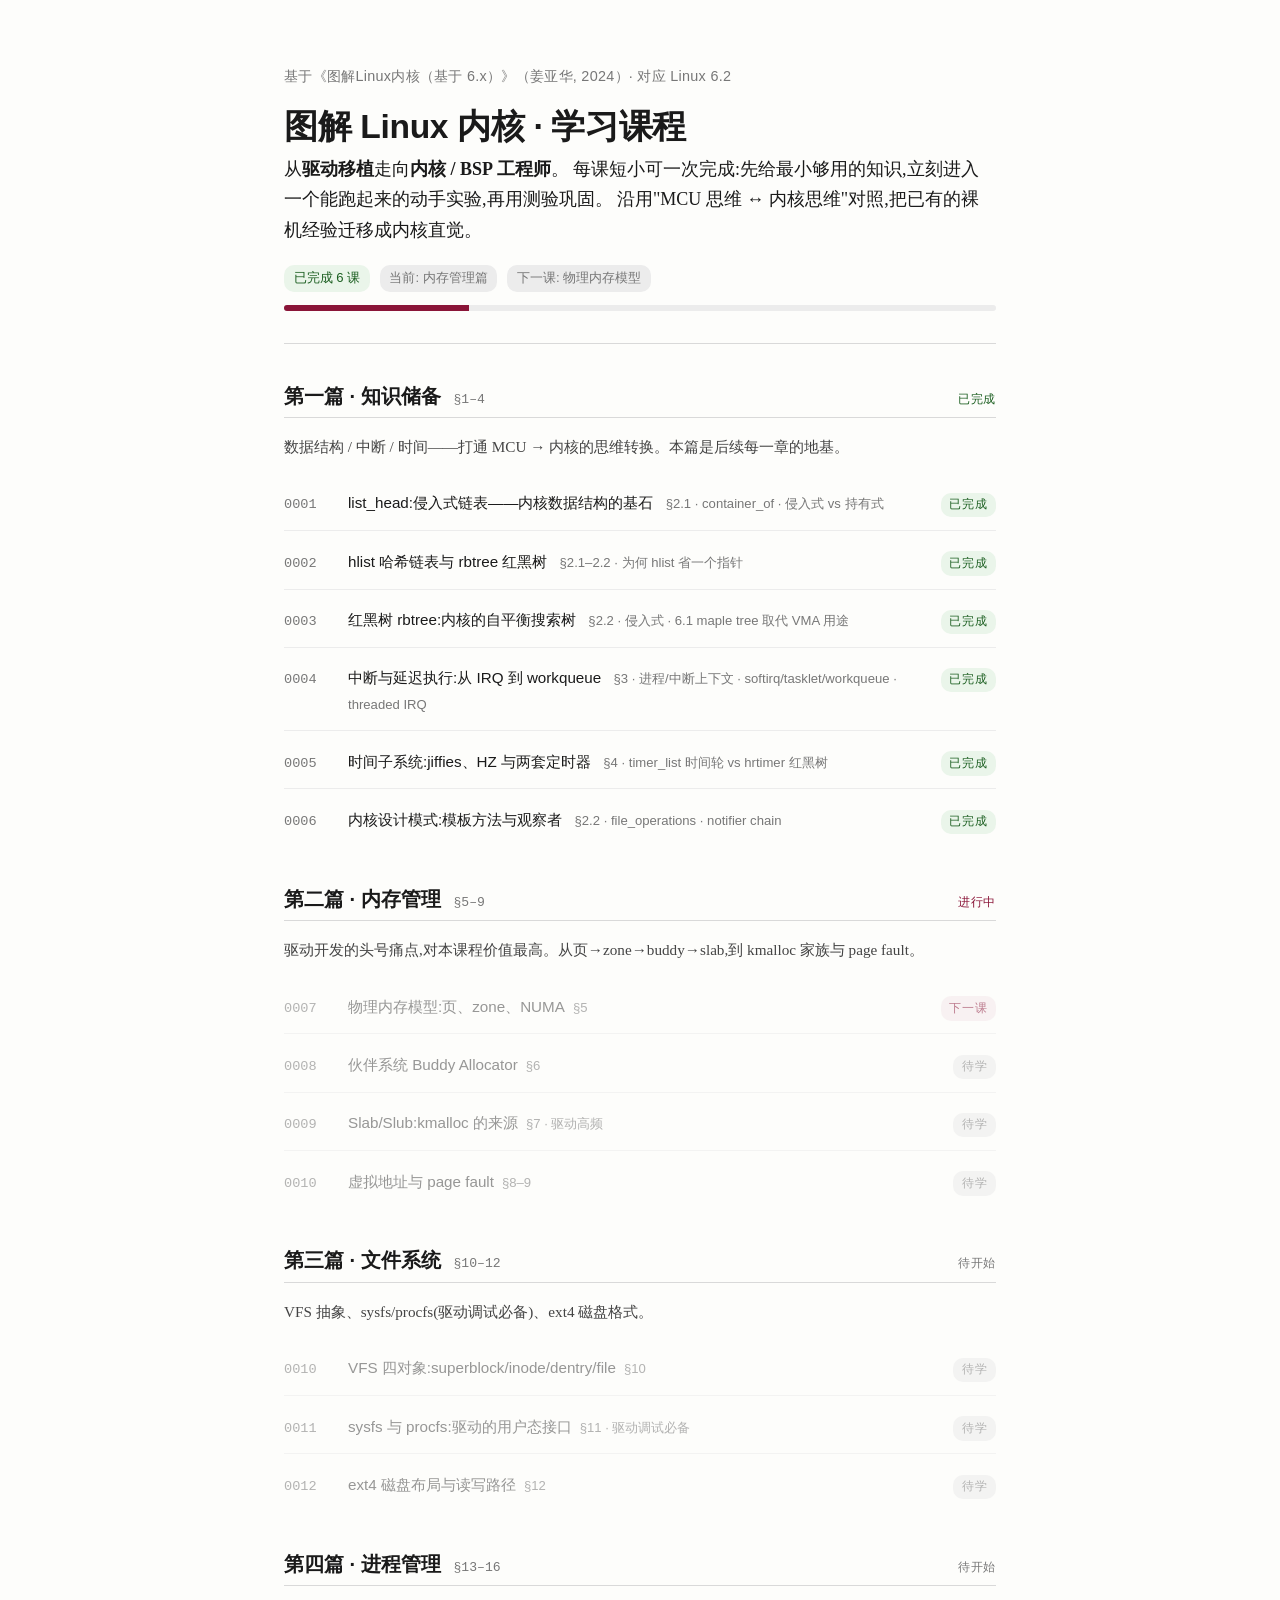
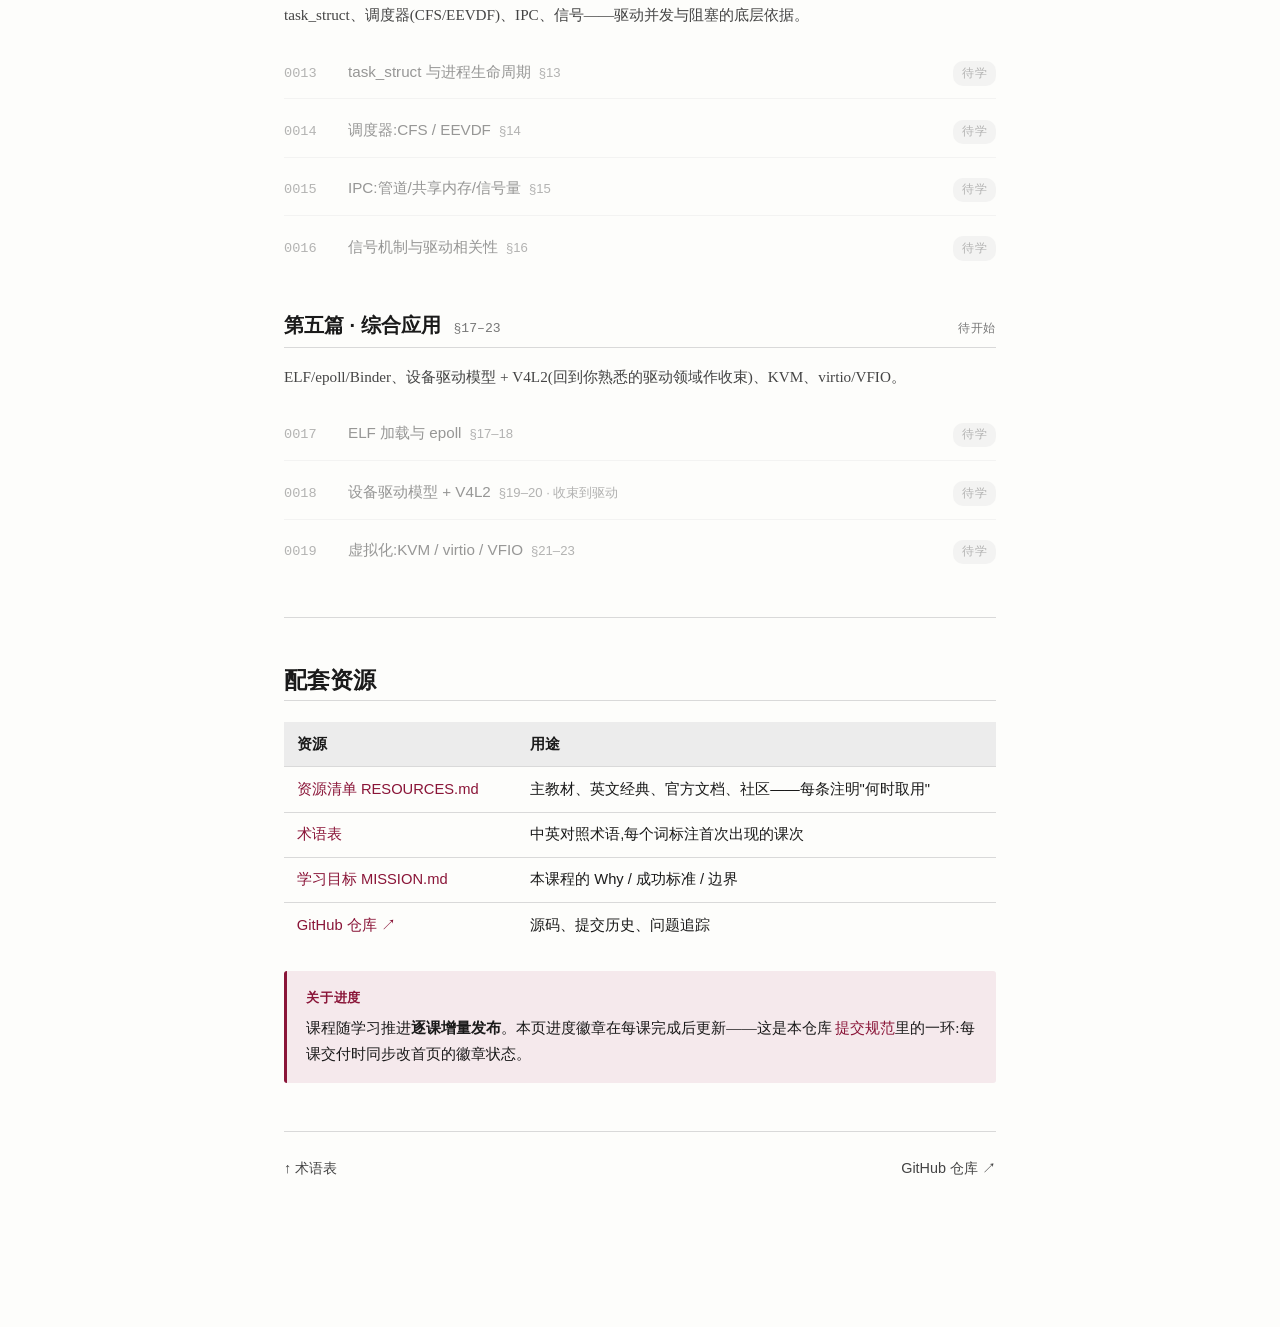
==== commit b6766596: "docs: 首页标记知识储备篇完成, 进入内存管理篇 - 第一篇状态: 进行中 -> 已完成 (6课全部done) - 第5课(时间子系统)/第6课(设计模式): todo -> 已完成, 加可点击链" ====
--- a/index.html
+++ b/index.html
@@ -149,10 +149,10 @@
     </p>
 
     <div class="progress-row">
-      <span class="chip done">已完成 4 课</span>
-      <span class="chip">当前: 知识储备篇</span>
-      <span class="chip">下一课: 时间与定时器</span>
-      <div class="progress-bar"><span style="width:17%"></span></div>
+      <span class="chip done">已完成 6 课</span>
+      <span class="chip">当前: 内存管理篇</span>
+      <span class="chip">下一课: 物理内存模型</span>
+      <div class="progress-bar"><span style="width:26%"></span></div>
     </div>
   </header>
 
@@ -161,7 +161,7 @@
     <div class="part-head">
       <h2>第一篇 · 知识储备</h2>
       <span class="part-range">§1–4</span>
-      <span class="part-status active">进行中</span>
+      <span class="part-status done">已完成</span>
     </div>
     <p style="color:var(--ink-soft);margin-top:0;font-size:.95rem;">
       数据结构 / 中断 / 时间——打通 MCU → 内核的思维转换。本篇是后续每一章的地基。
@@ -200,10 +200,21 @@
         </span>
         <span class="badge done">已完成</span>
       </li>
-      <li class="todo">
+      <li>
         <span class="num">0005</span>
-        <span class="title">时间与定时器:jiffies / hrtimer<span class="topic">§4 · 周期 vs 高精度</span></span>
-        <span class="badge next">下一课</span>
+        <span class="title">
+          <a href="lessons/0005-time.html">时间子系统:jiffies、HZ 与两套定时器</a>
+          <span class="topic">§4 · timer_list 时间轮 vs hrtimer 红黑树</span>
+        </span>
+        <span class="badge done">已完成</span>
+      </li>
+      <li>
+        <span class="num">0006</span>
+        <span class="title">
+          <a href="lessons/0006-design-patterns.html">内核设计模式:模板方法与观察者</a>
+          <span class="topic">§2.2 · file_operations · notifier chain</span>
+        </span>
+        <span class="badge done">已完成</span>
       </li>
     </ul>
   </section>
@@ -213,29 +224,29 @@
     <div class="part-head">
       <h2>第二篇 · 内存管理</h2>
       <span class="part-range">§5–9</span>
-      <span class="part-status">待开始</span>
+      <span class="part-status active">进行中</span>
     </div>
     <p style="color:var(--ink-soft);margin-top:0;font-size:.95rem;">
       驱动开发的头号痛点,对本课程价值最高。从页→zone→buddy→slab,到 kmalloc 家族与 page fault。
     </p>
     <ul class="lessons">
       <li class="todo">
-        <span class="num">0006</span>
+        <span class="num">0007</span>
         <span class="title">物理内存模型:页、zone、NUMA<span class="topic">§5</span></span>
-        <span class="badge">待学</span>
-      </li>
-      <li class="todo">
-        <span class="num">0007</span>
+        <span class="badge next">下一课</span>
+      </li>
+      <li class="todo">
+        <span class="num">0008</span>
         <span class="title">伙伴系统 Buddy Allocator<span class="topic">§6</span></span>
         <span class="badge">待学</span>
       </li>
       <li class="todo">
-        <span class="num">0008</span>
+        <span class="num">0009</span>
         <span class="title">Slab/Slub:kmalloc 的来源<span class="topic">§7 · 驱动高频</span></span>
         <span class="badge">待学</span>
       </li>
       <li class="todo">
-        <span class="num">0009</span>
+        <span class="num">0010</span>
         <span class="title">虚拟地址与 page fault<span class="topic">§8–9</span></span>
         <span class="badge">待学</span>
       </li>
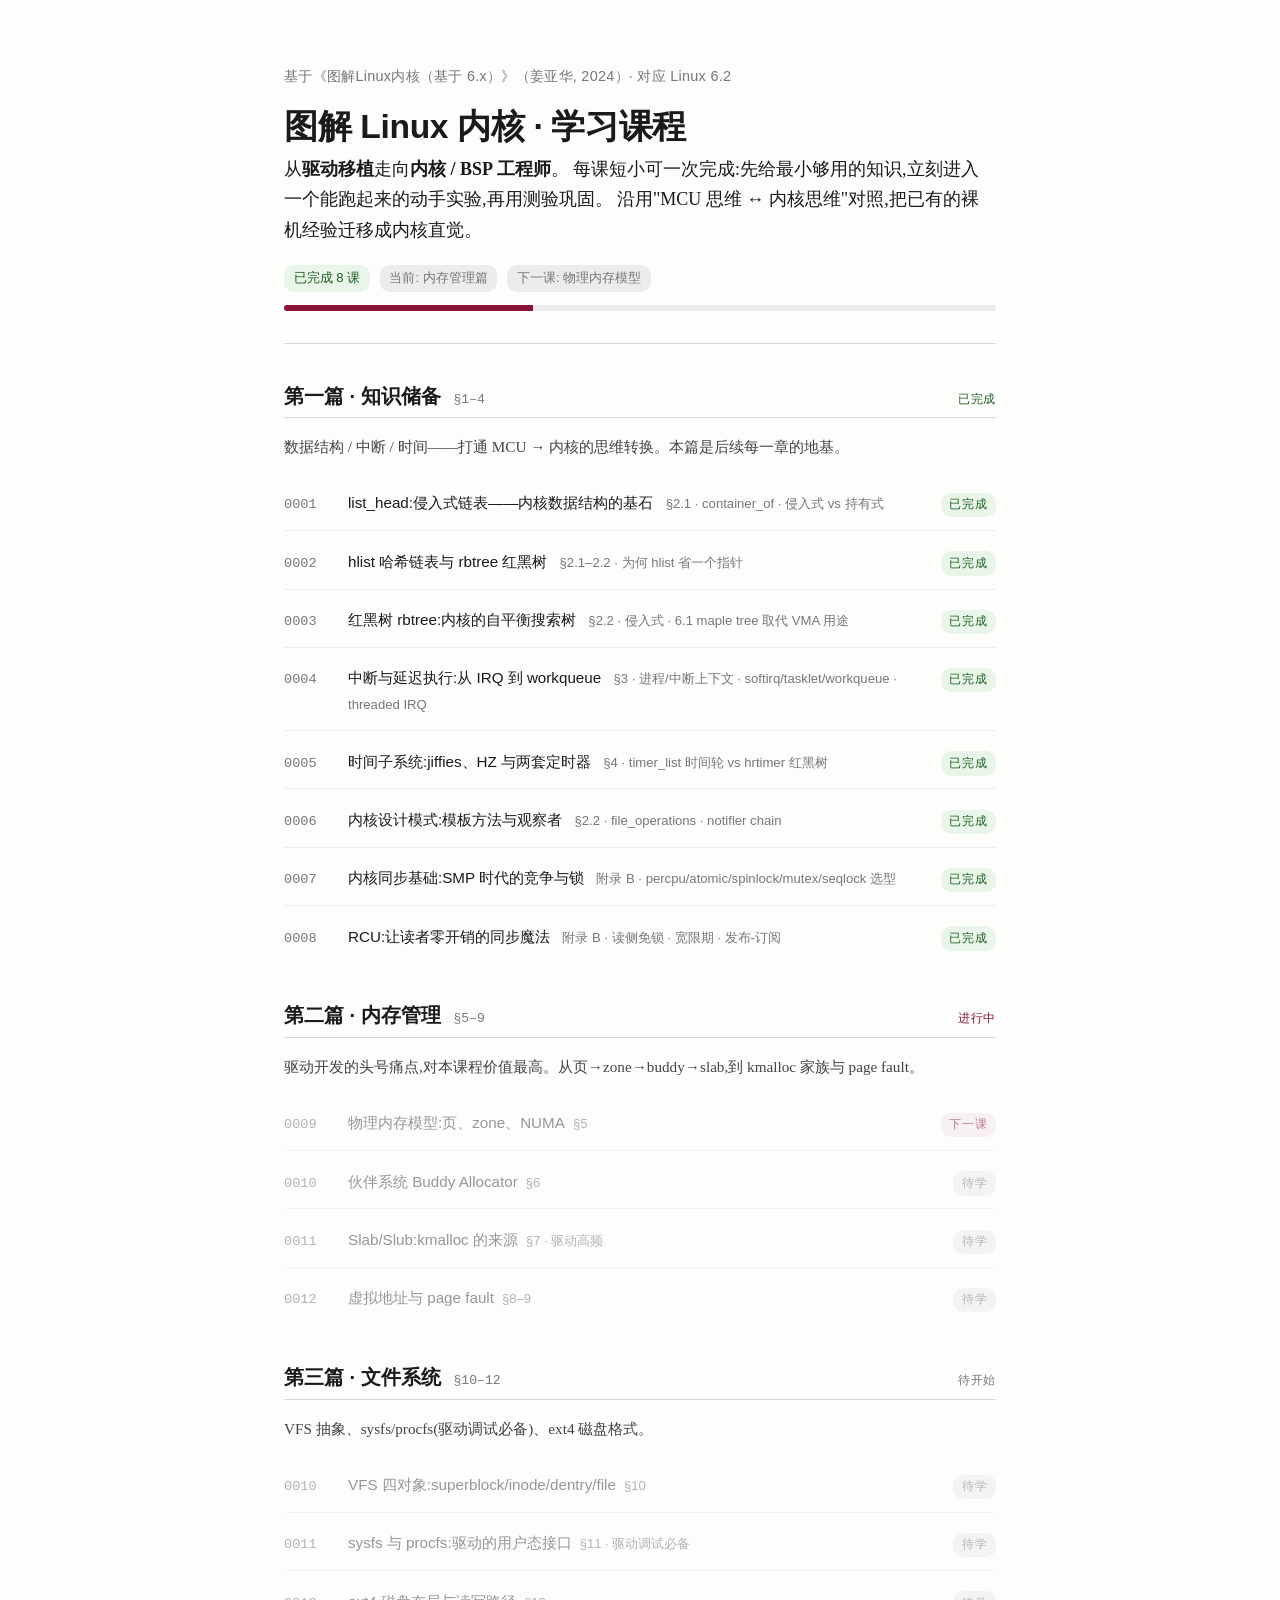
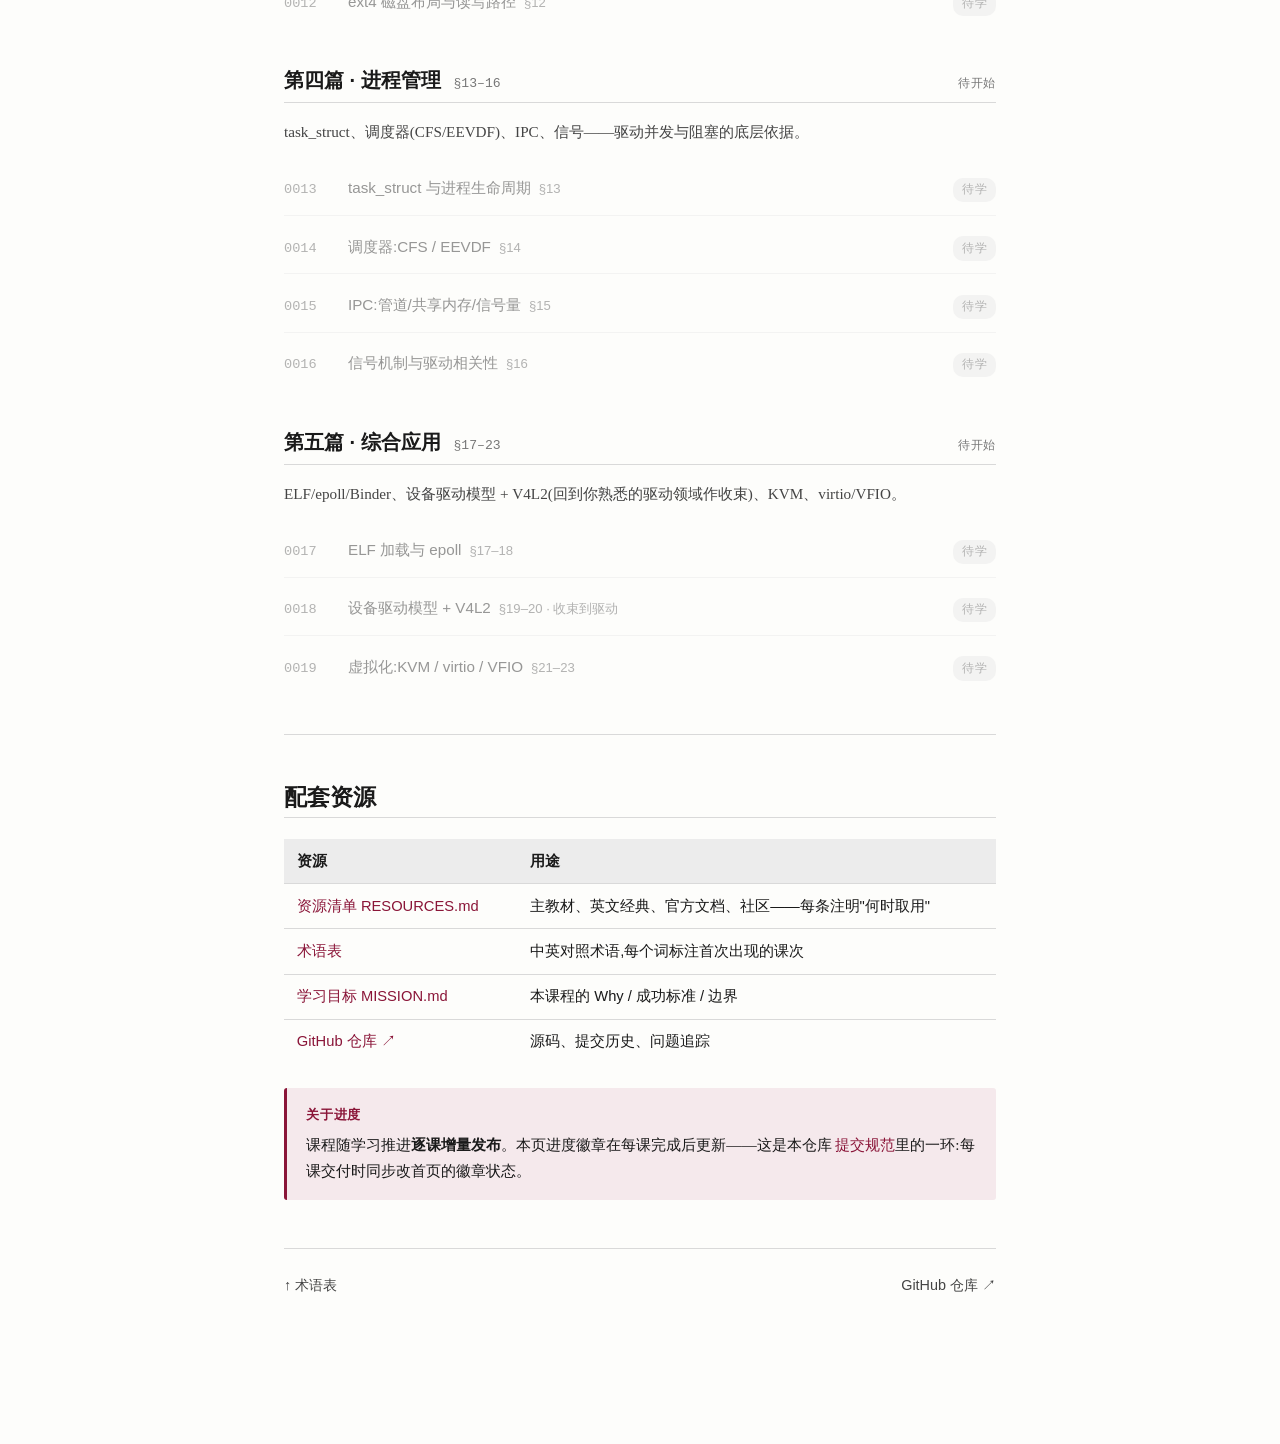
==== commit 5489cc26: "docs: 首页标记第7/8课(内核同步)完成, 内存管理篇编号顺延 - 第一篇新增第7课(同步基础)/第8课(RCU)已完成条目 - hero 进度: 6课->8课; 进度条 26%->35% - " ====
--- a/index.html
+++ b/index.html
@@ -149,10 +149,10 @@
     </p>
 
     <div class="progress-row">
-      <span class="chip done">已完成 6 课</span>
+      <span class="chip done">已完成 8 课</span>
       <span class="chip">当前: 内存管理篇</span>
       <span class="chip">下一课: 物理内存模型</span>
-      <div class="progress-bar"><span style="width:26%"></span></div>
+      <div class="progress-bar"><span style="width:35%"></span></div>
     </div>
   </header>
 
@@ -216,6 +216,22 @@
         </span>
         <span class="badge done">已完成</span>
       </li>
+      <li>
+        <span class="num">0007</span>
+        <span class="title">
+          <a href="lessons/0007-synchro-basics.html">内核同步基础:SMP 时代的竞争与锁</a>
+          <span class="topic">附录 B · percpu/atomic/spinlock/mutex/seqlock 选型</span>
+        </span>
+        <span class="badge done">已完成</span>
+      </li>
+      <li>
+        <span class="num">0008</span>
+        <span class="title">
+          <a href="lessons/0008-rcu.html">RCU:让读者零开销的同步魔法</a>
+          <span class="topic">附录 B · 读侧免锁 · 宽限期 · 发布-订阅</span>
+        </span>
+        <span class="badge done">已完成</span>
+      </li>
     </ul>
   </section>
 
@@ -231,22 +247,22 @@
     </p>
     <ul class="lessons">
       <li class="todo">
-        <span class="num">0007</span>
+        <span class="num">0009</span>
         <span class="title">物理内存模型:页、zone、NUMA<span class="topic">§5</span></span>
         <span class="badge next">下一课</span>
       </li>
       <li class="todo">
-        <span class="num">0008</span>
+        <span class="num">0010</span>
         <span class="title">伙伴系统 Buddy Allocator<span class="topic">§6</span></span>
         <span class="badge">待学</span>
       </li>
       <li class="todo">
-        <span class="num">0009</span>
+        <span class="num">0011</span>
         <span class="title">Slab/Slub:kmalloc 的来源<span class="topic">§7 · 驱动高频</span></span>
         <span class="badge">待学</span>
       </li>
       <li class="todo">
-        <span class="num">0010</span>
+        <span class="num">0012</span>
         <span class="title">虚拟地址与 page fault<span class="topic">§8–9</span></span>
         <span class="badge">待学</span>
       </li>
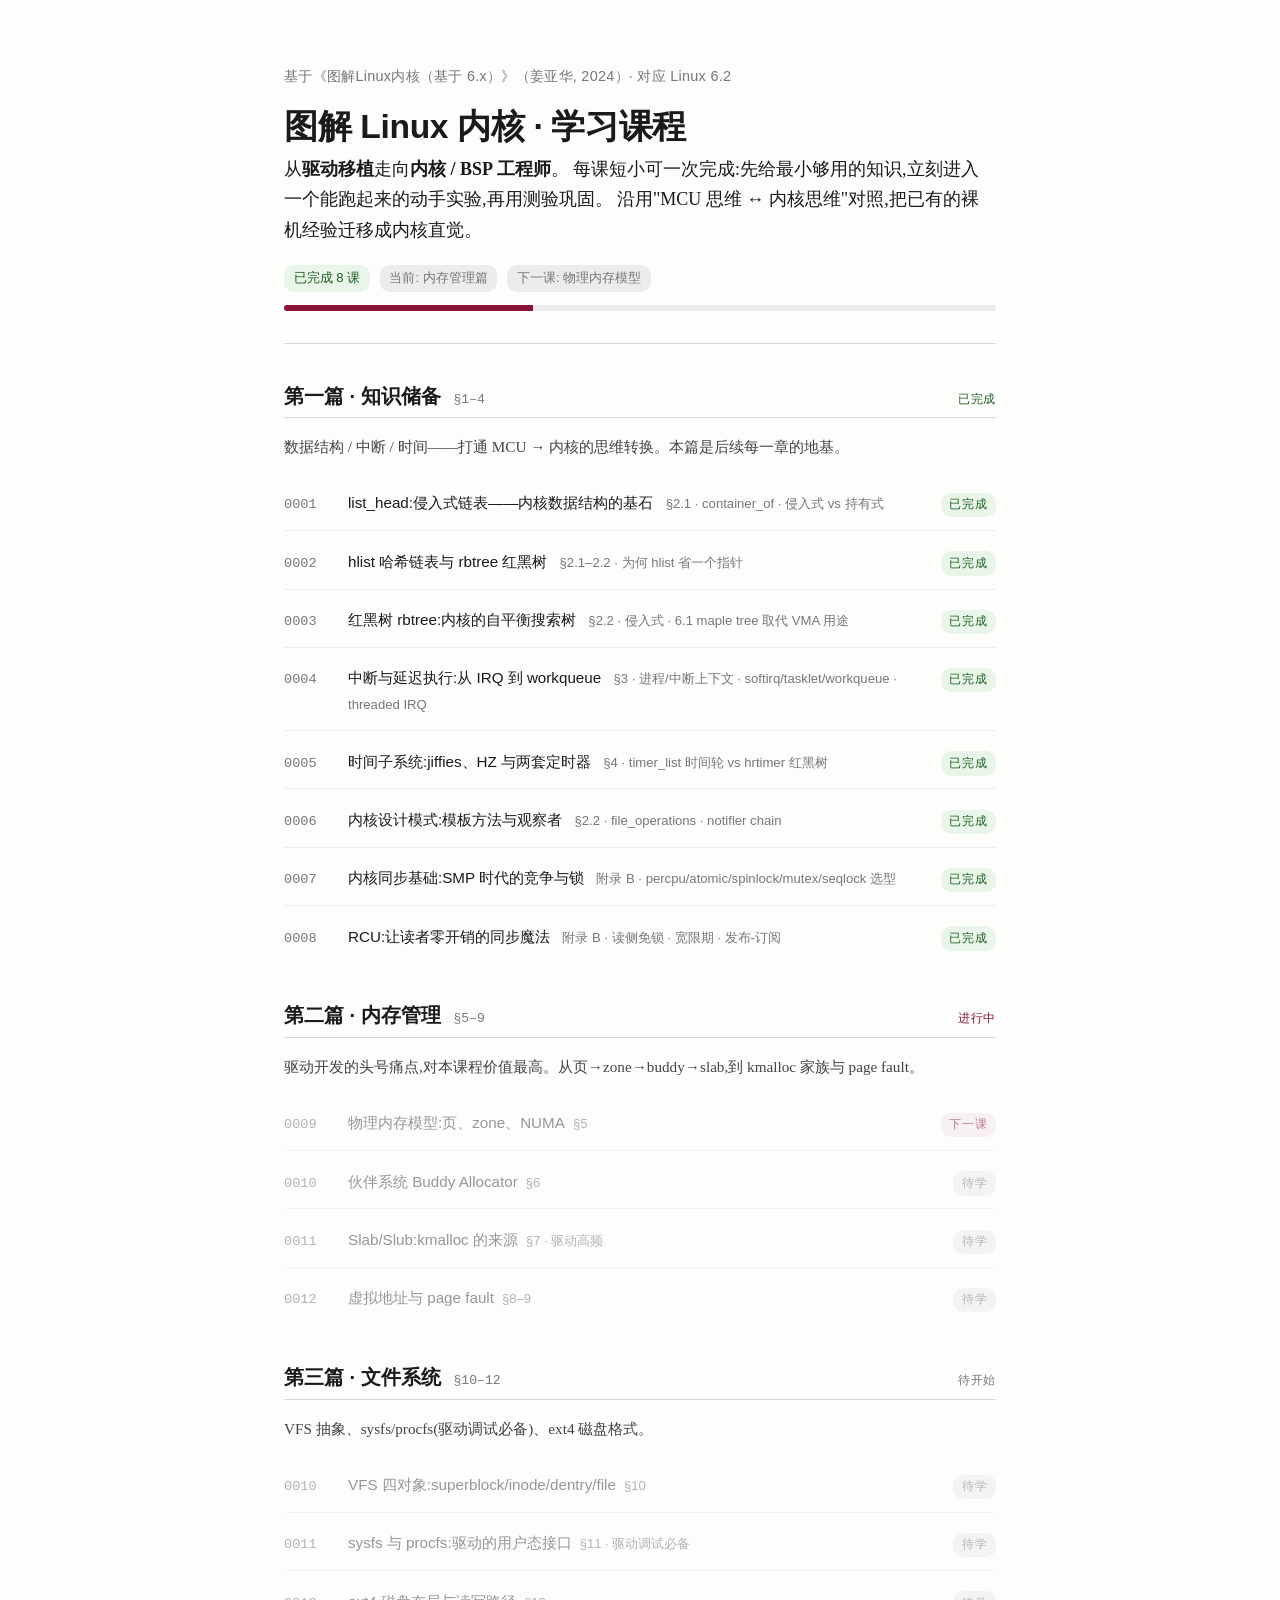
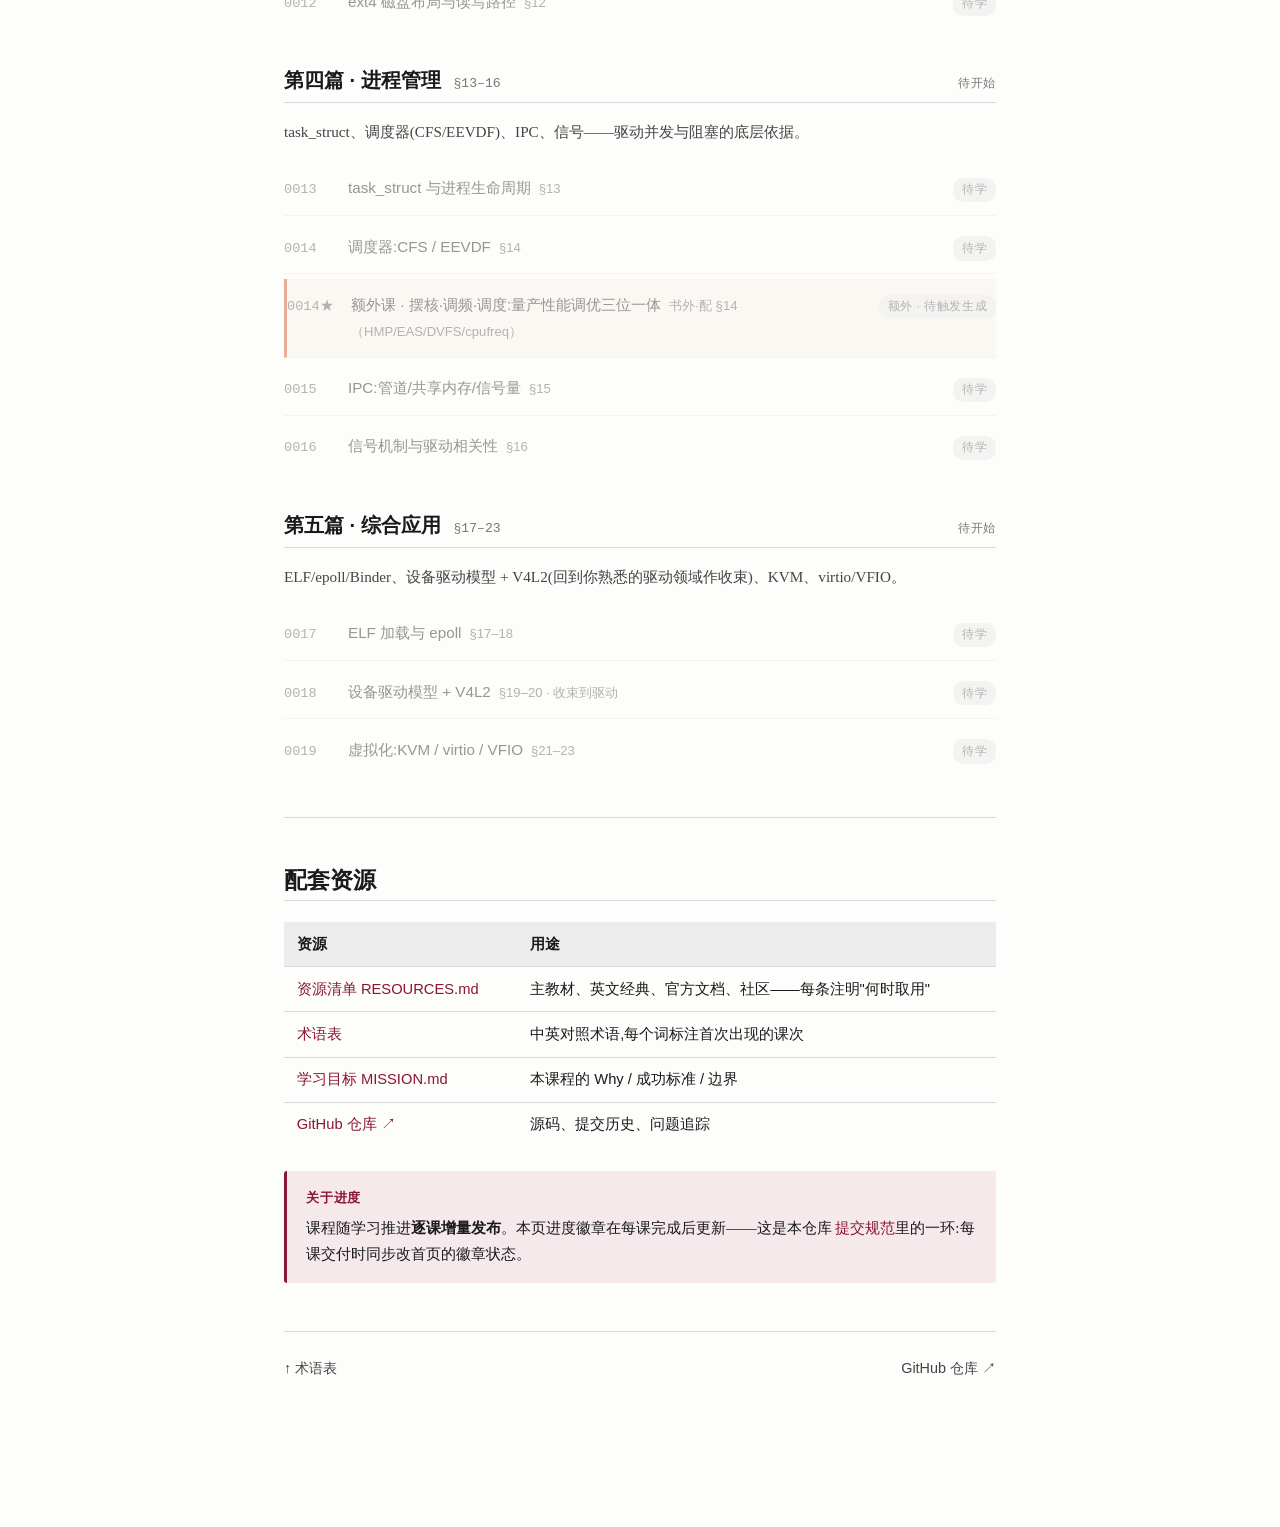
==== commit 07e7bb05: "docs: 额外课机制 (EXTRA_LESSONS.md) + 首页调度额外课占位 新增 EXTRA_LESSONS.md: 额外课触发规范 - 用户引入高质量书外视角(量产/厂商实战/工程调优)时" ====
--- a/index.html
+++ b/index.html
@@ -318,6 +318,11 @@
         <span class="num">0014</span>
         <span class="title">调度器:CFS / EEVDF<span class="topic">§14</span></span>
         <span class="badge">待学</span>
+      </li>
+      <li class="todo" style="background:rgba(218,108,73,.06);border-left:3px solid #da6c49;">
+        <span class="num">0014★</span>
+        <span class="title">额外课 · 摆核·调频·调度:量产性能调优三位一体<span class="topic">书外·配 §14（HMP/EAS/DVFS/cpufreq）</span></span>
+        <span class="badge">额外 · 待触发生成</span>
       </li>
       <li class="todo">
         <span class="num">0015</span>
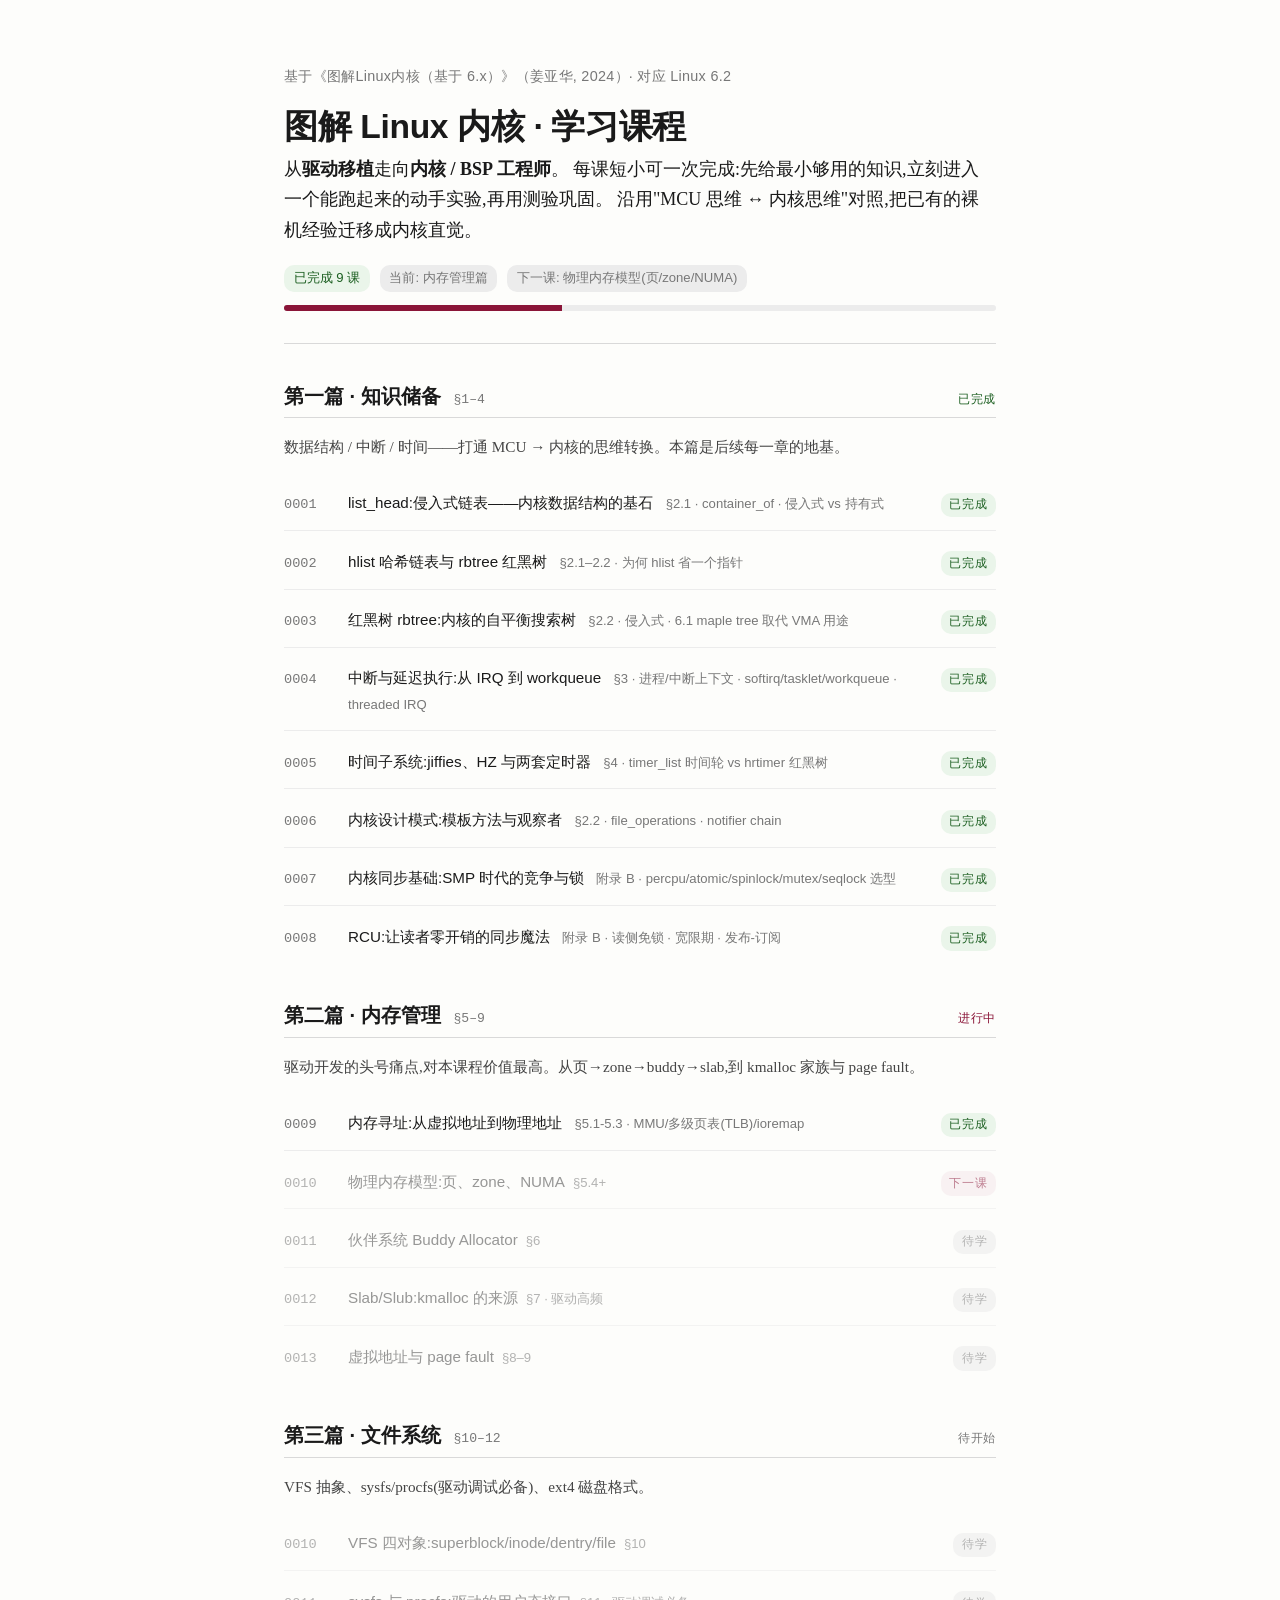
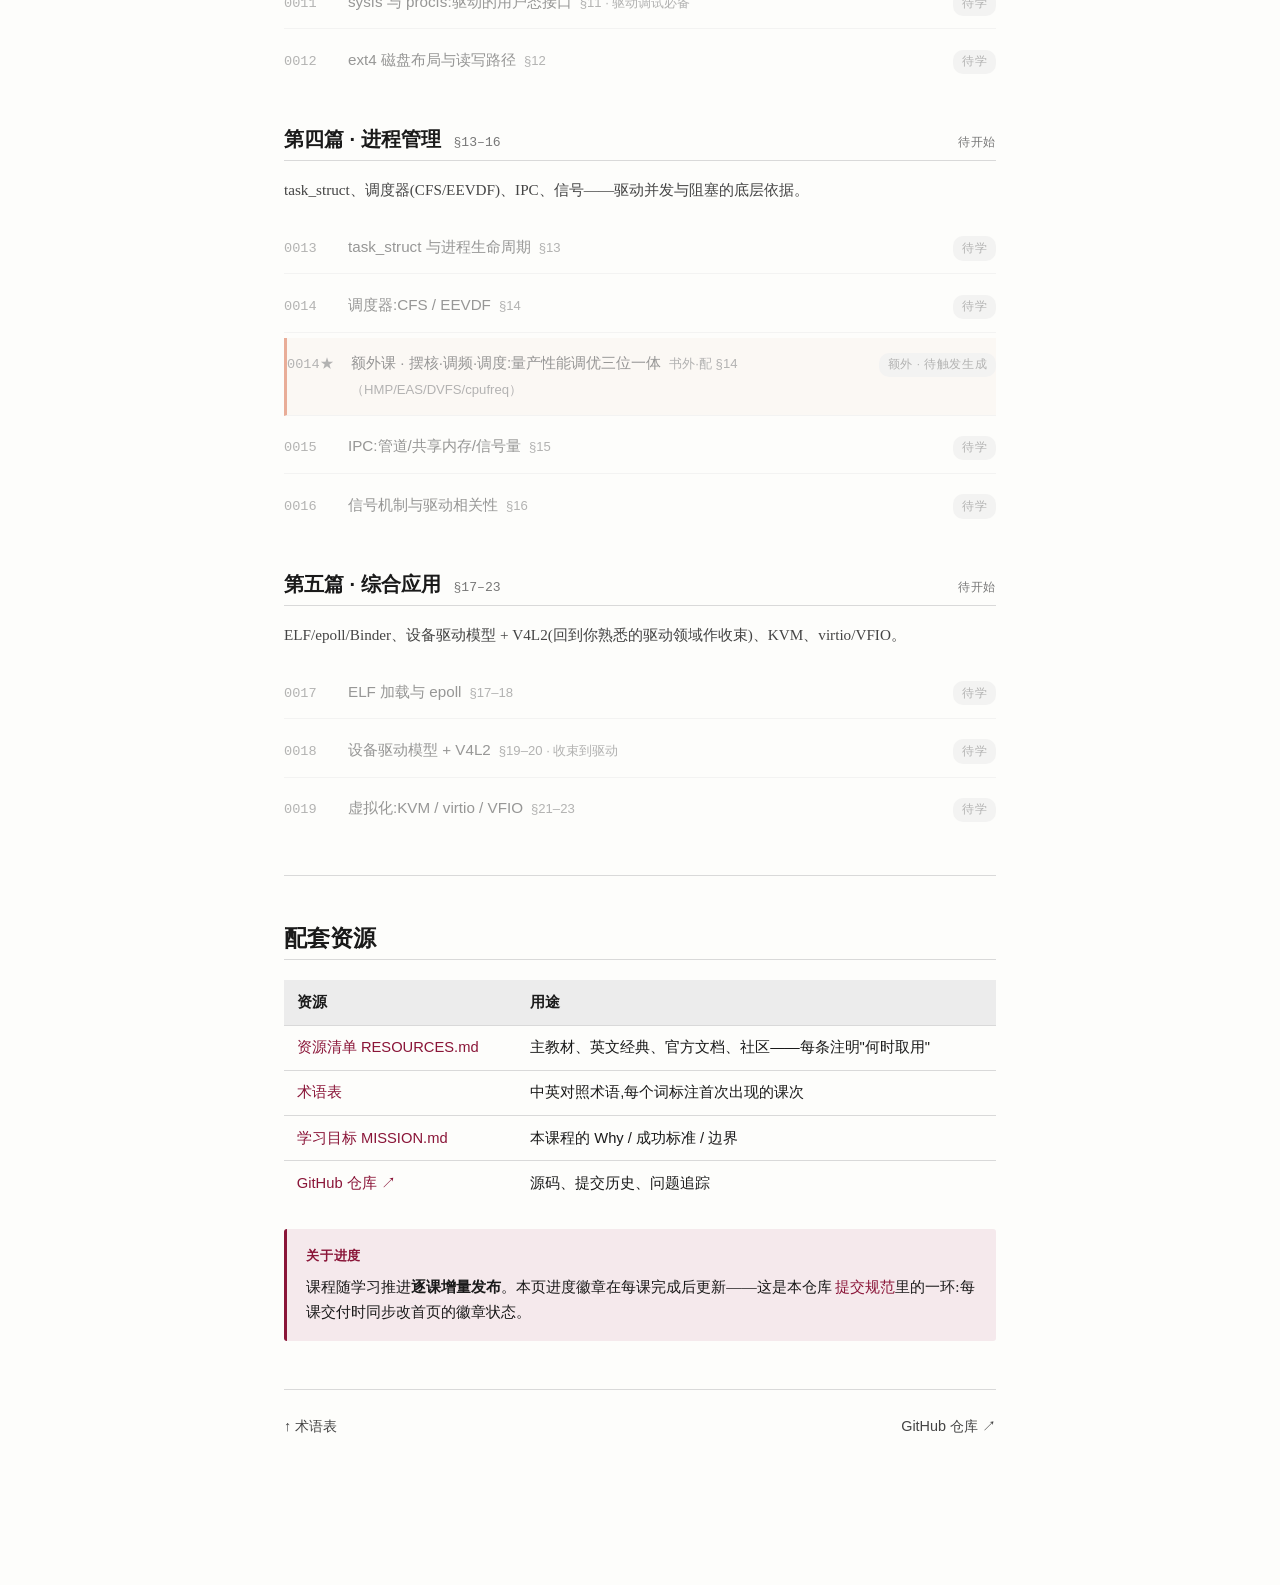
==== commit f9498504: "docs: 首页标记第9课(内存寻址)完成, 内存管理篇课程顺延 - 第二篇新增 0009 内存寻址 已完成条目 (可点击) - 内存管理篇课程顺延 (因 0009 用于内存寻址):   0010 物" ====
--- a/index.html
+++ b/index.html
@@ -149,10 +149,10 @@
     </p>
 
     <div class="progress-row">
-      <span class="chip done">已完成 8 课</span>
+      <span class="chip done">已完成 9 课</span>
       <span class="chip">当前: 内存管理篇</span>
-      <span class="chip">下一课: 物理内存模型</span>
-      <div class="progress-bar"><span style="width:35%"></span></div>
+      <span class="chip">下一课: 物理内存模型(页/zone/NUMA)</span>
+      <div class="progress-bar"><span style="width:39%"></span></div>
     </div>
   </header>
 
@@ -246,23 +246,31 @@
       驱动开发的头号痛点,对本课程价值最高。从页→zone→buddy→slab,到 kmalloc 家族与 page fault。
     </p>
     <ul class="lessons">
-      <li class="todo">
+      <li>
         <span class="num">0009</span>
-        <span class="title">物理内存模型:页、zone、NUMA<span class="topic">§5</span></span>
+        <span class="title">
+          <a href="lessons/0009-memory-addressing.html">内存寻址:从虚拟地址到物理地址</a>
+          <span class="topic">§5.1-5.3 · MMU/多级页表(TLB)/ioremap</span>
+        </span>
+        <span class="badge done">已完成</span>
+      </li>
+      <li class="todo">
+        <span class="num">0010</span>
+        <span class="title">物理内存模型:页、zone、NUMA<span class="topic">§5.4+</span></span>
         <span class="badge next">下一课</span>
       </li>
       <li class="todo">
-        <span class="num">0010</span>
+        <span class="num">0011</span>
         <span class="title">伙伴系统 Buddy Allocator<span class="topic">§6</span></span>
         <span class="badge">待学</span>
       </li>
       <li class="todo">
-        <span class="num">0011</span>
+        <span class="num">0012</span>
         <span class="title">Slab/Slub:kmalloc 的来源<span class="topic">§7 · 驱动高频</span></span>
         <span class="badge">待学</span>
       </li>
       <li class="todo">
-        <span class="num">0012</span>
+        <span class="num">0013</span>
         <span class="title">虚拟地址与 page fault<span class="topic">§8–9</span></span>
         <span class="badge">待学</span>
       </li>
